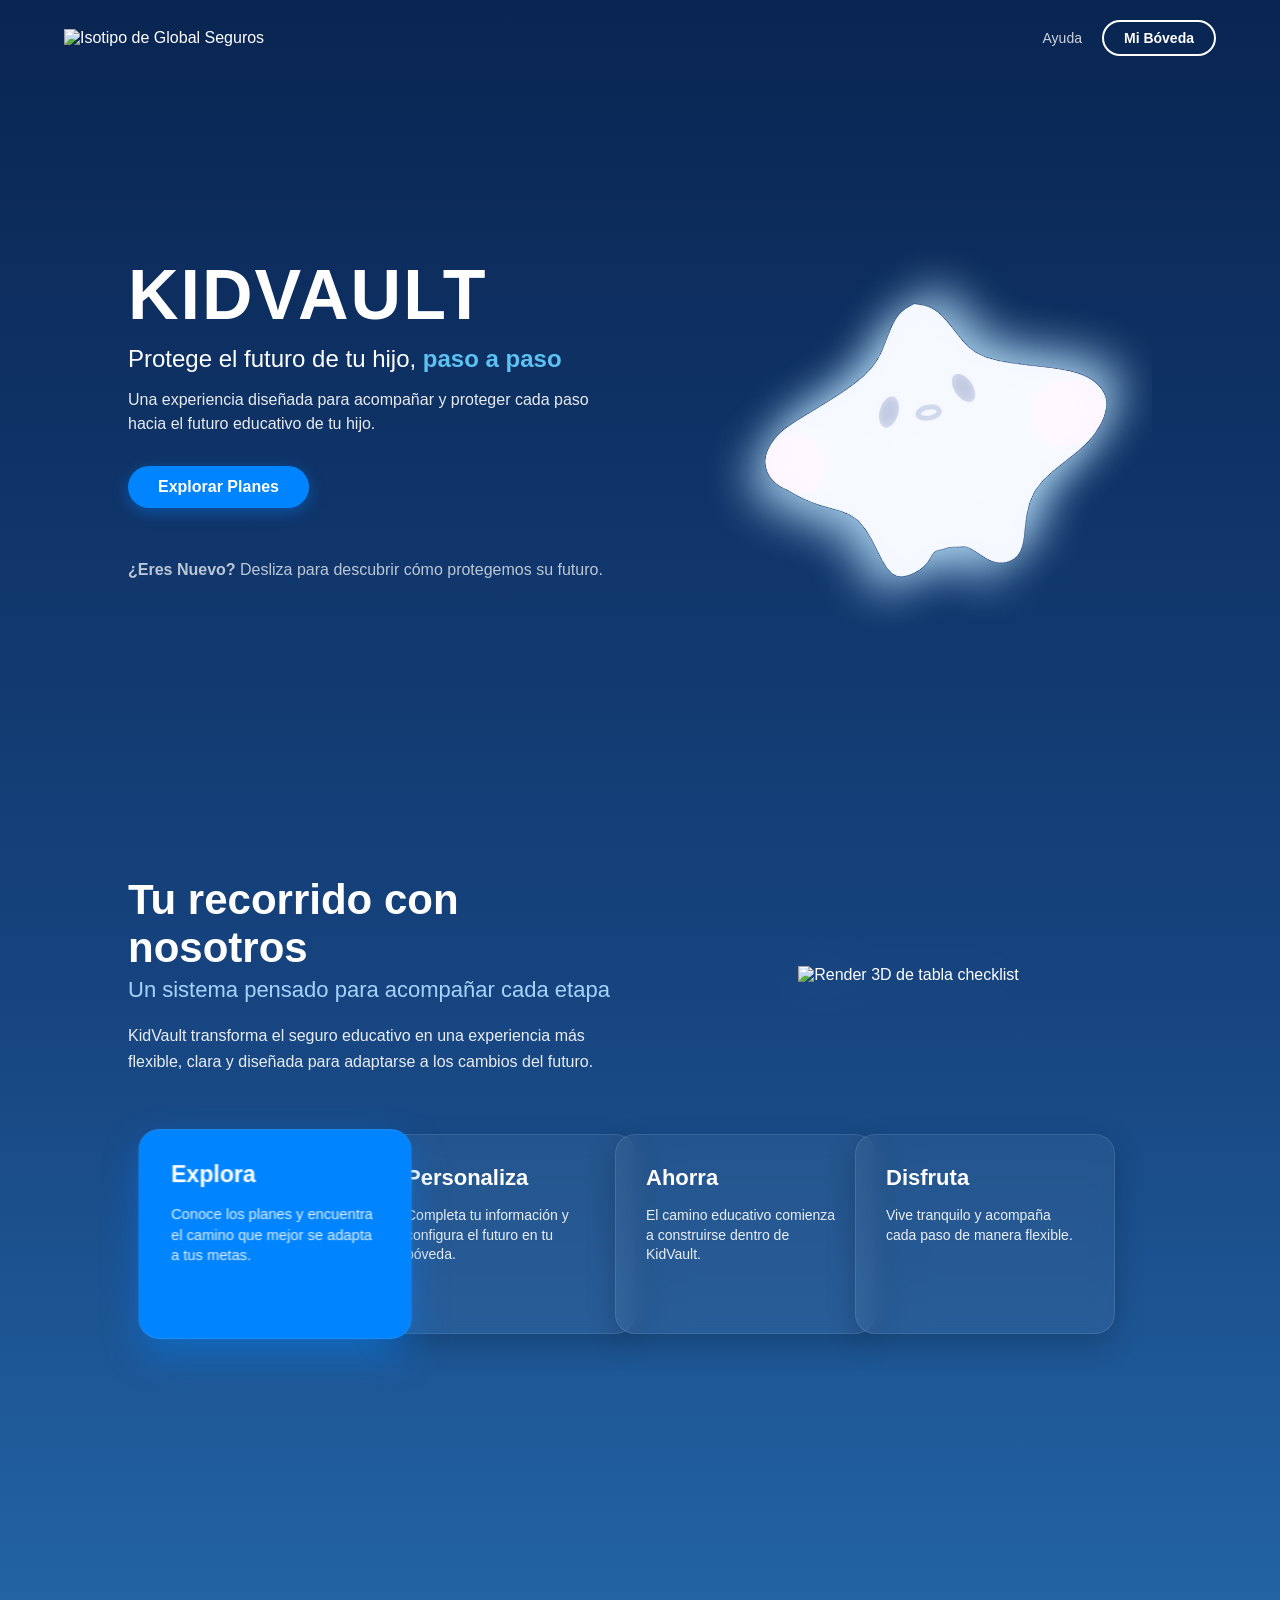
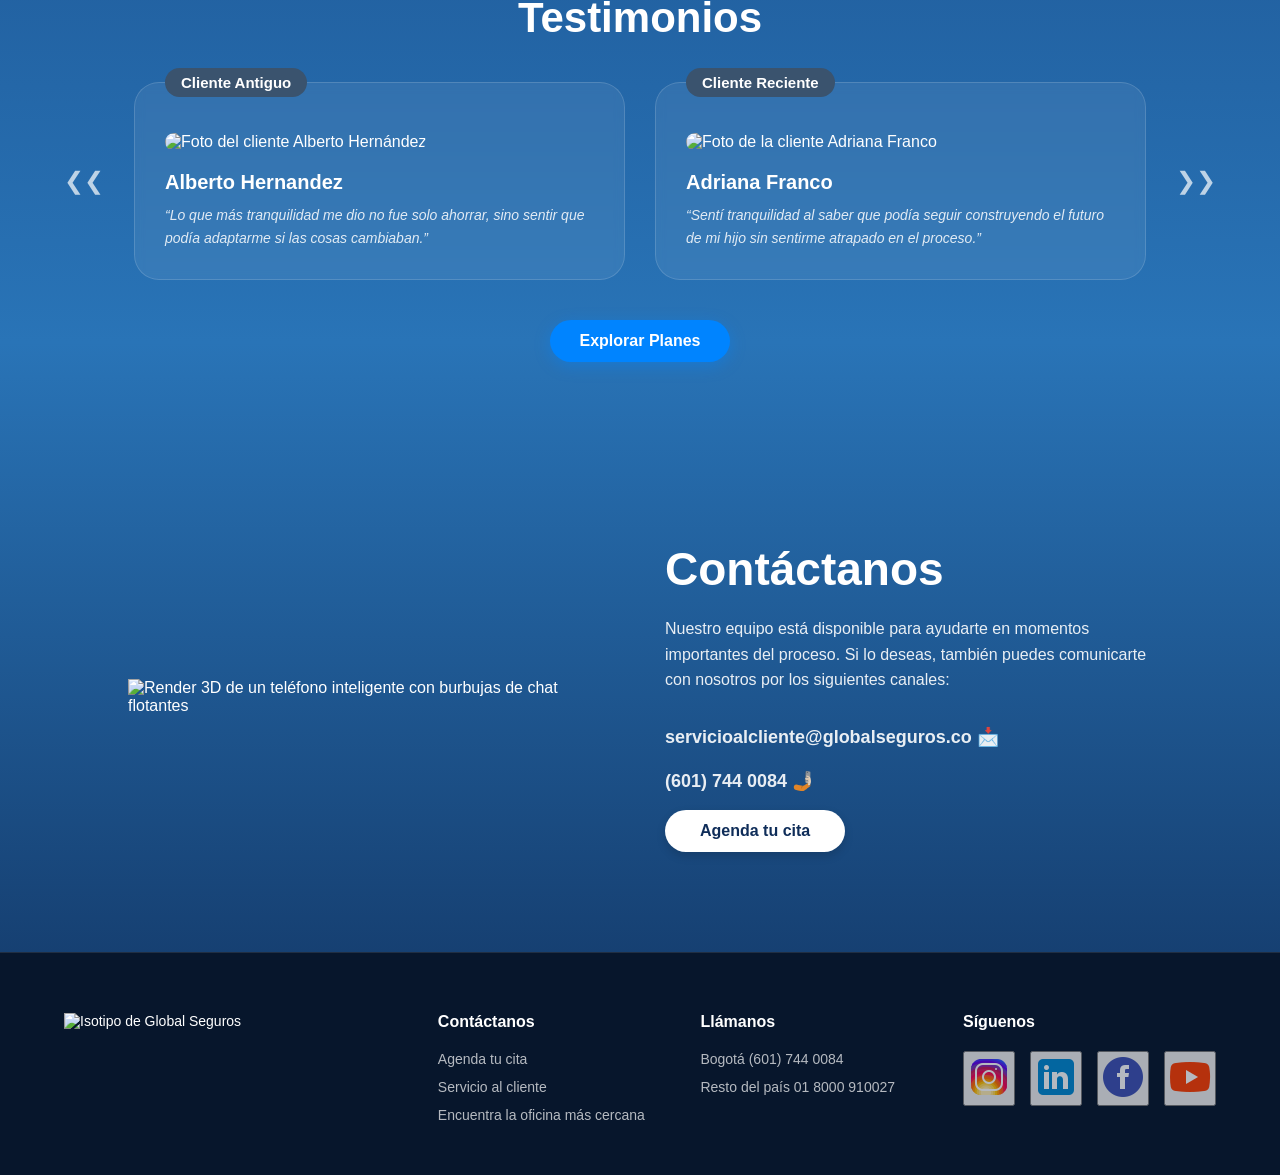
==== index.html @ 2f2592d8 "Modificaciones interfaz" ====
<!DOCTYPE html>
<html lang="es">
<head>
    <meta charset="UTF-8">
    <meta name="viewport" content="width=device-width, initial-scale=1.0">
    <meta name="description" content="KidVault de Global Seguros - Protege el futuro educativo de tu hijo paso a paso con un seguro flexible.">
    <title>KidVault - GlobalSeguros</title>

    <link rel="stylesheet" href="estilos/marca.css">
    <link rel="stylesheet" href="estilos/home.css">
</head>
<body>

    <header class="barra-navegacion">
        <div class="logo"> 
            <img src="multimedia/Logo-GS-sinfuturo-SINFONDO.png" alt="Isotipo de Global Seguros">
        </div>
        
        <nav class="botones-navegacion">
            <a href="Contacto_Forms/forms.html" class="enlace-texto">Ayuda</a>
            <a href="boveda.html" class="boton-primario-lineas">Mi Bóveda</a>
        </nav>
    </header>

    <section class="seccion-principal">
        <div class="contenido-principal">
            <h1>KIDVAULT</h1>
            <h2>Protege el futuro de tu hijo, <span>paso a paso</span></h2>
            <p>Una experiencia diseñada para acompañar y proteger cada paso hacia el futuro educativo de tu hijo.</p>
            <a href="planes/planes.html" class="boton-primario">Explorar Planes</a>
            
            <div class="desplazar-abajo">
                <p><strong>¿Eres Nuevo?</strong> Desliza para descubrir cómo protegemos su futuro.</p>
            </div>
        </div>
        
        <div class="imagen-principal">
            <img src="Multimedia/luma.png" alt="Personaje guardián estrella en 3D de KidVault animado" class="personaje-3d">
        </div>
    </section>

    <section class="seccion-recorrido">
    <div class="encabezado-recorrido">
        <div class="texto-recorrido">
            <h2>Tu recorrido con nosotros</h2>
            <h3>Un sistema pensado para acompañar cada etapa</h3>
            <p class="descripcion-seccion">
                KidVault transforma el seguro educativo en una experiencia más flexible, clara y diseñada para adaptarse a los cambios del futuro.
            </p>
        </div>
        
        <div class="imagen-tabla-3d">
            <img src="multimedia/tabla.home.png" alt="Render 3D de tabla checklist" class="tabla-render">
        </div>
    </div>

<div class="contenedor-pasos">
            <div class="tarjeta-paso activa">
                <h4>Explora</h4>
                <p>Conoce los planes y encuentra el camino que mejor se adapta a tus metas.</p>
            </div>
            <div class="tarjeta-paso">
                <h4>Personaliza</h4>
                <p>Completa tu información y configura el futuro en tu bóveda.</p>
            </div>
            <div class="tarjeta-paso">
                <h4>Ahorra</h4>
                <p>El camino educativo comienza a construirse dentro de KidVault.</p>
            </div>
            <div class="tarjeta-paso">
                <h4>Disfruta</h4>
                <p>Vive tranquilo y acompaña cada paso de manera flexible.</p>
            </div>
        </div>

    <div class="contenedor-pasos">
        </div>
</section>

    <section class="seccion-testimonios">
        <h2>Testimonios</h2>
        <div class="contenedor-carrusel">
            <button class="boton-flecha anterior" aria-label="Testimonio anterior">&#10094;&#10094;</button>
            
            <div class="rejilla-testimonios">
                <div class="tarjeta-testimonio">
                    <span class="etiqueta-cliente">Cliente Antiguo</span>
                    <img src="Multimedia/Alberto-Hernandez.jpg" alt="Foto del cliente Alberto Hernández" class="imagen-usuario">
                    <h4>Alberto Hernandez</h4>
                    <p>“Lo que más tranquilidad me dio no fue solo ahorrar, sino sentir que podía adaptarme si las cosas cambiaban.”</p>
                </div>
                
                <div class="tarjeta-testimonio">
                    <span class="etiqueta-cliente">Cliente Reciente</span>
                    <img src="Multimedia/Adriana-Franco.jpg" alt="Foto de la cliente Adriana Franco" class="imagen-usuario">
                    <h4>Adriana Franco</h4>
                    <p>“Sentí tranquilidad al saber que podía seguir construyendo el futuro de mi hijo sin sentirme atrapado en el proceso.”</p>
                </div>
            </div>

            <button class="boton-flecha siguiente" aria-label="Siguiente testimonio">&#10095;&#10095;</button>
        </div>
        
        <div class="boton-centrado">
            <a href="planes/planes.html" class="boton-primario">Explorar Planes</a>
        </div>
    </section>

    <section class="seccion-contacto">
        <div class="contenedor-contacto">
            
            <div class="maqueta-celular-3d">
                <img src="multimedia/celular.home.png" alt="Render 3D de un teléfono inteligente con burbujas de chat flotantes" class="celular-3d">
            </div>

            <div class="informacion-contacto">
                <h2 class="titulo-curvo">Contáctanos</h2>
                <p>Nuestro equipo está disponible para ayudarte en momentos importantes del proceso. Si lo deseas, también puedes comunicarte con nosotros por los siguientes canales:</p>
                
                <div class="canales-comunicacion">
                    <p><strong>servicioalcliente@globalseguros.co</strong> 📩</p>
                    <p><strong>(601) 744 0084</strong> 🤳🏻</p>
                </div>
                <a href="#" class="boton-blanco">Agenda tu cita</a>
            </div>
        </div>
    </section>

    <footer class="pie-pagina">
        <div class="contenido-pie">
            <div class="marca-pie">
                <div class="logo"> 
            <img src="multimedia/Logo-GS-sinfuturo-SINFONDO.png" alt="Isotipo de Global Seguros">
        </div>
            </div>
            
            <div class="enlaces-pie">
                <h4>Contáctanos</h4>
                <a href="Contacto_Forms/forms.html">Agenda tu cita</a>
                <a href="Contacto_Forms/forms.html">Servicio al cliente</a>
                <a href="https://maps.app.goo.gl/Q1YaDZ9GXNTmi3qb6">Encuentra la oficina más cercana</a>
            </div>
            
            <div class="enlaces-pie">
                <h4>Llámanos</h4>
                <p>Bogotá (601) 744 0084</p>
                <p>Resto del país 01 8000 910027</p>
            </div>
            
            <div class="enlaces-pie">
                <h4>Síguenos</h4>
                <div class="iconos-sociales">
                    <a href="https://www.instagram.com/globalseguroscol/?hl=es"> <button><img src="Multimedia/insta.png" alt="Instagram"></button></a>
                    <a href="https://co.linkedin.com/company/globalseguroscol"> <button><img src="Multimedia/linked.png" alt="LinkedIn"></button></a>
                    <a href="https://www.facebook.com/GlobalSegurosCol/?locale=es_LA"> <button><img src="Multimedia/face.png" alt="Facebook"></button></a>
                    <a href="https://www.youtube.com/@globalseguros4729"> <button><img src="Multimedia/yutu.png" alt="YouTube"></button></a>
                    
                </div>
            </div>
        </div>
    </footer>

    <script src="scripts/main.js"></script>
</body>
</html>
---- estilos/marca.css ----
* {
    margin: 0;
    padding: 0;
    box-sizing: border-box;
    font-family: 'Segoe UI', Tahoma, Geneva, Verdana, sans-serif;
}

body {
    background: linear-gradient(180deg, #092552 0%, #16437E 35%, #2974B7 70%, #0F2D59 100%);
    color: #ffffff;
    overflow-x: hidden;
}

a {
    text-decoration: none;
    color: inherit;
}

.boton-primario {
    background: #0084FF;
    color: #ffffff;
    padding: 12px 30px;
    border-radius: 25px;
    font-weight: bold;
    display: inline-block;
    box-shadow: 0 4px 15px rgba(0, 132, 255, 0.4);
    transition: transform 0.2s ease, box-shadow 0.2s ease;
}

.boton-primario:hover {
    transform: translateY(-2px);
    box-shadow: 0 6px 20px rgba(0, 132, 255, 0.6);
}

.boton-primario-lineas {
    border: 2px solid #ffffff;
    color: #ffffff;
    padding: 8px 20px;
    border-radius: 20px;
    font-size: 14px;
    font-weight: bold;
    transition: background 0.3s ease, color 0.3s ease;
}

.boton-primario-lineas:hover {
    background: #ffffff;
    color: #092552;
}

.boton-blanco {
    background: #ffffff;
    color: #0F2D59;
    padding: 12px 35px;
    border-radius: 25px;
    font-weight: bold;
    display: inline-block;
    box-shadow: 0 4px 10px rgba(0, 0, 0, 0.15);
    transition: transform 0.2s ease;
}

.boton-blanco:hover {
    transform: translateY(-2px);
}
---- estilos/home.css ----
@import url("marca.css");

.barra-navegacion {
    display: flex;
    justify-content: space-between;
    align-items: center;
    padding: 20px 5%;
}
.logo img {
    height: 50px;        
    width: 200px;
    object-fit: contain;
}

.botones-navegacion {
    display: flex;
    align-items: center;
    gap: 20px;
}

.enlace-texto {
    font-size: 14px;
    opacity: 0.8;
    transition: opacity 0.3s;
}

.enlace-texto:hover {
    opacity: 1;
}

.seccion-principal {
    display: flex;
    align-items: center;
    min-height: 80vh;
    padding: 0 10%;
    position: relative;
}

.contenido-principal {
    flex: 1;
    max-width: 600px;
}

.contenido-principal h1 {
    font-size: 70px;
    font-weight: 900;
    letter-spacing: 2px;
    line-height: 1;
}

.contenido-principal h2 {
    font-size: 24px;
    font-weight: 400;
    margin: 15px 0;
}

.contenido-principal h2 span { 
    color: #5CC2F2; 
    font-weight: bold;
}

.contenido-principal p {
    font-size: 16px;
    opacity: 0.9;
    margin-bottom: 30px;
    line-height: 1.5;
}

.desplazar-abajo {
    margin-top: 50px;
    font-size: 13px;
    opacity: 0.8;
}
.imagen-principal {
    flex: 1;
    display: flex;
    justify-content: center;
    align-items: center;
}

.personaje-3d {
    max-height: 600px;
    width: auto;
    object-fit: contain;
    animation: flotar 4s ease-in-out infinite;
}

@keyframes flotar {
    0%, 100% { transform: translateY(0); }
    50% { transform: translateY(-15px); }
}

.seccion-recorrido {
    padding: 80px 10%;
}

.encabezado-recorrido {
    display: flex;
    align-items: center;
    justify-content: space-between;
    gap: 50px;
    max-width: 1100px;
    margin: 0 auto 30px auto;
}

.texto-recorrido {
    flex: 1;
    text-align: left; 
}

.seccion-recorrido h2 { 
    font-size: 42px; 
    font-weight: 900;
    margin-bottom: 5px; 
}

.seccion-recorrido h3 { 
    font-size: 22px; 
    font-weight: 400; 
    color: #A4D4FF; 
    margin-bottom: 20px;
}

.descripcion-seccion { 
    max-width: 550px; 
    opacity: 0.9; 
    line-height: 1.6;
    font-size: 16px;
}
.imagen-tabla-3d {
    flex: 1;
    display: flex;
    justify-content: center;
    align-items: center;
}

.tabla-render {
    max-height: 280px; 
    width: auto;
    object-fit: contain;
    filter: drop-shadow(0 0 30px rgba(255,255,255,0.2));
}

.contenedor-pasos {
    display: flex;
    justify-content: center;
    align-items: center;
    max-width: 1100px;
    margin: 40px auto 0 auto;
    padding: 20px 0;
}

.tarjeta-paso {
    background: rgba(255, 255, 255, 0.05);
    border: 1px solid rgba(255, 255, 255, 0.1);
    backdrop-filter: blur(10px);
    padding: 30px;
    border-radius: 20px;
    width: 260px;
    min-height: 200px;
    text-align: left;
    margin-left: -20px;
    box-shadow: 0 10px 30px rgba(0,0,0,0.2);
    cursor: pointer; 
    position: relative;
    z-index: 1;
    transition: background 0.4s ease, transform 0.3s ease, box-shadow 0.3s ease;
}

.tarjeta-paso.activa {
    background: #0084FF;
    transform: scale(1.05);
    z-index: 5; 
    margin-left: -20px; 
    margin-right: -10px;
    box-shadow: 0 15px 35px rgba(0, 132, 255, 0.4);
}

.tarjeta-paso h4 { font-size: 22px; margin-bottom: 15px; }
.tarjeta-paso p { font-size: 14px; opacity: 0.9; line-height: 1.4; }

.seccion-testimonios {
    padding: 80px 5%;
}

.seccion-testimonios h2 {
    text-align: center;
    font-size: 42px;
    margin-bottom: 40px;
}

.contenedor-carrusel {
    display: flex;
    justify-content: center;
    align-items: center;
    gap: 30px;
    max-width: 1200px;
    margin: 0 auto;
}

.boton-flecha {
    background: none;
    border: none;
    color: white;
    font-size: 24px;
    cursor: pointer;
    opacity: 0.7;
}

.rejilla-testimonios {
    display: grid;
    grid-template-columns: 1fr 1fr;
    gap: 30px;
    width: 100%;
}

.tarjeta-testimonio {
    background: rgba(255, 255, 255, 0.07);
    border: 1px solid rgba(255, 255, 255, 0.15);
    border-radius: 25px;
    padding: 50px 30px 30px 30px;
    position: relative;
    backdrop-filter: blur(5px);
}

.etiqueta-cliente {
    position: absolute;
    top: -15px;
    left: 30px;
    background: #3a536e;
    padding: 6px 16px;
    border-radius: 15px;
    font-size:15px;
    font-weight: bold;
}

.imagen-usuario {
    width: 100%;
    height: 250px;
    border-radius: 15px;
    margin-bottom: 20px;
    object-fit: cover;
}

.tarjeta-testimonio h4 { font-size: 20px; margin-bottom: 10px; }
.tarjeta-testimonio p { font-size: 14px; opacity: 0.85; line-height: 1.6; font-style: italic; }
.boton-centrado { text-align: center; margin-top: 40px; }

.seccion-contacto {
    padding: 100px 10%;
}

.contenedor-contacto {
    display: flex;
    align-items: center;
    gap: 50px;
    max-width: 1100px;
    margin: 0 auto;
}

.maqueta-celular-3d {
    flex: 1;
    display: flex;
    justify-content: center;
}

.celular-3d {
    max-height: 380px;
    width: auto;
    object-fit: contain;
}

.informacion-contacto {
    flex: 1;
}

.titulo-curvo {
    font-size: 46px;
    margin-bottom: 20px;
}

.informacion-contacto p {
    font-size: 16px;
    line-height: 1.6;
    margin-bottom: 30px;
    opacity: 0.9;
}

.canales-comunicacion p {
    font-size: 18px;
    margin-bottom: 15px;
}

.pie-pagina {
    background: #07162c;
    padding: 60px 5% 40px 5%;
    font-size: 14px;
    border-top: 1px solid rgba(255,255,255,0.1);
}

.contenido-pie {
    display: grid;
    grid-template-columns: 1.5fr repeat(3, 1fr);
    gap: 40px;
    max-width: 1200px;
    margin: 0 auto;
}

.enlaces-pie h4 {
    margin-bottom: 20px;
    color: white;
    font-size: 16px;
}

.enlaces-pie a, .enlaces-pie p {
    display: block;
    margin-bottom: 12px;
    opacity: 0.7;
}

.enlaces-pie a:hover { opacity: 1; }

.iconos-sociales {
    display: flex;
    gap: 15px;
    font-size: 18px;
}

@media (max-width: 968px) {
    .seccion-principal { flex-direction: column; text-align: center; padding-top: 40px; }
    .contenido-principal h1 { font-size: 50px; }
    .contenedor-pasos { flex-direction: column; gap: 20px; }
    .tarjeta-paso { margin-left: 0; width: 100%; max-width: 400px; }
    .tarjeta-paso.activa { margin-right: 0; }
    .rejilla-testimonios { grid-template-columns: 1fr; }
    .contenedor-contacto { flex-direction: column; text-align: center; }
    .contenido-pie { grid-template-columns: 1fr; gap: 30px; }
}



/* ==========================================================================
   ESTILOS PARA LA PÁGINA INDEPENDIENTE DE CARGA (PROCESANDO.HTML)
   ========================================================================== */
:root {
    --azul-oscuro-fondo: #0a2540; /* Color principal de tu marca */
    --celeste-kidvault: #5cc2f2;
}

/* Forzamos que el body de esta página ocupe todo el espacio y tenga tu fondo */
.body-pantalla-carga {
    margin: 0;
    padding: 0;
    background-color: var(--azul-oscuro-fondo);
    min-height: 100vh;
    font-family: Arial, sans-serif; /* O la tipografía que cargues de Google Fonts */
    overflow-x: hidden;
}

.pantalla-carga-pagina {
    width: 100vw;
    height: 100vh;
    display: flex;
    justify-content: center;
    align-items: center;
    position: relative;
    padding: 20px;
    box-sizing: border-box;
}

/* Contenedor central con efecto vidrio esmerilado (Glassmorphism) */
.contenedor-carga-cristal {
    background: rgba(255, 255, 255, 0.06);
    border: 1px solid rgba(255, 255, 255, 0.15);
    border-radius: 40px;
    width: 100%;
    max-width: 720px;
    padding: 40px;
    box-shadow: 0 20px 50px rgba(0, 0, 0, 0.3);
    backdrop-filter: blur(25px);
    -webkit-backdrop-filter: blur(25px);
    position: relative;
    color: #ffffff;
    text-align: center;
    z-index: 5;
}

/* Encabezado interno de la tarjeta */
.encabezado-carga {
    display: flex;
    justify-content: space-between;
    align-items: center;
    margin-bottom: 30px;
}

.logo-carga img {
    height: 35px; /* Ajusta según el tamaño de tu logo */
    width: auto;
}

.icono-regresar-carga {
    color: rgba(255, 255, 255, 0.6);
    font-weight: bold;
    font-size: 18px;
}

/* Contenido Principal */
.contenido-carga h2 {
    font-size: 36px;
    font-weight: 800;
    margin-top: 0;
    margin-bottom: 25px;
    letter-spacing: -0.5px;
}

.contenedor-render-libros {
    position: relative;
    display: inline-block;
    margin-bottom: 25px;
}

.render-libros {
    max-height: 160px;
    width: auto;
    object-fit: contain;
    animation: flotarSuave 3s ease-in-out infinite; /* Movimiento fluido 3D */
}

/* Barra de progreso de 5 segundos */
.barra-progreso-contenedor {
    width: 140px;
    height: 4px;
    background: rgba(255, 255, 255, 0.1);
    border-radius: 2px;
    margin: 15px auto 0 auto;
    overflow: hidden;
}

.progreso-linea {
    width: 0%;
    height: 100%;
    background: var(--celeste-kidvault);
    border-radius: 2px;
    animation: cargarProgresoPagina 5s linear forwards; /* Se ejecuta inmediatamente al cargar */
}

.texto-informativo-carga {
    font-size: 15px;
    line-height: 1.6;
    max-width: 420px;
    margin: 0 auto;
    opacity: 0.85;
}

/* Pie de página de la tarjeta */
.pie-carga {
    margin-top: 35px;
    border-top: 1px solid rgba(255, 255, 255, 0.1);
    padding-top: 20px;
    font-size: 12px;
    opacity: 0.7;
}

.canales-contacto a {
    color: #ffffff;
    text-decoration: none;
    font-weight: 600;
}

/* Ilustración del personaje adaptada a la esquina inferior izquierda */
.personaje-flotante-carga {
    position: absolute;
    bottom: 0;
    left: 4%;
    max-height: 220px;
    width: auto;
    z-index: 10;
    pointer-events: none;
}

/* --- ANIMACIONES NATIVAS (CSS3) --- */
@keyframes flotarSuave {
    0%, 100% { transform: translateY(0); }
    50% { transform: translateY(-8px); }
}

@keyframes cargarProgresoPagina {
    to { width: 100%; }
}

/* Responsive Obligatorio de la Rúbrica (< 480px) */
@media (max-width: 480px) {
    .contenedor-carga-cristal {
        padding: 25px;
        border-radius: 25px;
    }
    .contenido-carga h2 {
        font-size: 26px;
    }
    .personaje-flotante-carga {
        display: none; /* Se oculta para no pisar el contenido en pantallas muy pequeñas */
    }
}




/* ==========================================================================
   ESTILOS COMPONENTES DASHBOARD / PLATAFORMA DE USUARIO (DASHBOARD.HTML)
   ========================================================================== */

.body-dashboard {
    margin: 0 !important;
    padding: 0 !important;
    background-color: #f4f7f6 !important;
    font-family: Arial, sans-serif;
    min-height: 100vh;
    width: 100vw;
    color: #333333;
    display: block;
}

.contenedor-plataforma {
    display: flex;
    min-height: 100vh;
    width: 100vw;
    background-color: #f4f7f6;
}

/* --- BARRA LATERAL (ASIDE DE ADORNO) --- */
.barra-lateral {
    width: 280px;
    min-width: 280px;
    background: linear-gradient(180deg, #133273 0%, #0d2046 100%);
    padding: 30px 20px;
    display: flex;
    flex-direction: column;
    box-sizing: border-box;
    color: #ffffff;
}

.logo-plataforma {
    margin-bottom: 25px;
    text-align: center;
}

.logo-plataforma img {
    max-width: 160px;
    height: auto;
}

.tarjeta-usuario-cristal {
    background: rgba(255, 255, 255, 0.08);
    border: 1px solid rgba(255, 255, 255, 0.15);
    border-radius: 20px;
    padding: 20px 15px;
    text-align: center;
    margin-bottom: 30px;
    backdrop-filter: blur(10px);
    -webkit-backdrop-filter: blur(10px);
}

.contenedor-avatar {
    position: relative;
    width: 80px;
    height: 80px;
    margin: 0 auto 12px auto;
}

.avatar-foto {
    width: 100%;
    height: 100%;
    border-radius: 50%;
    background-color: #ffffff;
    object-fit: cover;
    border: 2px solid rgba(255, 255, 255, 0.5);
}

.decorativo-editar-perfil {
    position: absolute;
    top: 0;
    right: -5px;
    background: #ffffff;
    border-radius: 50%;
    width: 24px;
    height: 24px;
    font-size: 11px;
    display: flex;
    align-items: center;
    justify-content: center;
    box-shadow: 0 2px 5px rgba(0,0,0,0.2);
    user-select: none;
}

.nombre-usuario {
    font-size: 18px;
    font-weight: bold;
    margin: 0 0 4px 0;
    color: #ffffff;
}

.correo-usuario {
    font-size: 11px;
    opacity: 0.7;
    margin: 0;
    word-break: break-all;
    color: #ffffff;
}

.titulo-categoria-menu {
    font-size: 14px;
    font-weight: bold;
    text-transform: uppercase;
    letter-spacing: 0.5px;
    margin-bottom: 15px;
    color: rgba(255, 255, 255, 0.9);
    padding-left: 15px;
}

/* Items del menú estáticos (Sin cursor pointer) */
.item-menu-estatico {
    display: flex;
    align-items: center;
    gap: 12px;
    color: rgba(255, 255, 255, 0.6);
    padding: 12px 15px;
    border-radius: 12px;
    font-size: 14px;
    font-weight: 500;
    margin-bottom: 5px;
    user-select: none;
}

.item-menu-estatico.activo {
    background: rgba(255, 255, 255, 0.12);
    color: #ffffff;
    font-weight: bold;
}

.contenedor-salir {
    margin-top: auto;
    padding-top: 20px;
}

/* Botón Salir Real */
.boton-salir-real {
    display: block;
    width: 100%;
    background: rgba(255, 255, 255, 0.1);
    color: #ffffff;
    text-align: center;
    text-decoration: none;
    padding: 12px;
    border-radius: 25px;
    font-size: 14px;
    font-weight: bold;
    transition: background 0.3s ease;
    border: 1px solid rgba(255, 255, 255, 0.2);
    cursor: pointer;
}

.boton-salir-real:hover {
    background: #e63946;
    border-color: #e63946;
}

/* --- ZONA DE TRABAJO DERECHA (MAIN) --- */
.contenido-plataforma {
    flex: 1;
    padding: 40px;
    display: flex;
    flex-direction: column;
    box-sizing: border-box;
    background-color: #f4f7f6;
}

.barra-superior-plataforma {
    display: flex;
    justify-content: space-between;
    align-items: center;
    margin-bottom: 30px;
}

.barra-superior-plataforma h1 {
    font-size: 28px;
    font-weight: 800;
    margin: 0;
    color: #1a1a1a;
}

.acciones-plataforma-estaticas {
    display: flex;
    gap: 15px;
}

.icono-top-decorativo {
    background: #e2e8f0;
    width: 40px;
    height: 40px;
    border-radius: 50%;
    font-size: 16px;
    display: flex;
    align-items: center;
    justify-content: center;
    user-select: none;
}

/* GRID PRINCIPAL */
.grilla-dashboard {
    display: grid;
    grid-template-columns: repeat(2, 1fr);
    gap: 25px;
}

/* Tarjeta 1: Progreso */
.tarjeta-banner-azul {
    grid-column: 1 / -1;
    background: linear-gradient(90deg, #1d63ed 0%, #1742c4 100%);
    border-radius: 30px;
    padding: 35px;
    color: #ffffff;
    display: flex;
    align-items: center;
    gap: 40px;
}

.marca img {
    height: 110px;
    width: auto;
    object-fit: contain;
}

.info-banner-azul h3 {
    font-size: 28px;
    font-weight: 800;
    margin: 0 0 15px 0;
}

.contenedor-barra-progreso-global {
    display: flex;
    align-items: center;
    gap: 12px;
}

.porcentaje-label {
    font-size: 12px;
    font-weight: bold;
    opacity: 0.9;
}

.barra-progreso-fondo {
    flex: 1;
    height: 12px;
    background: rgba(0, 0, 0, 0.3);
    border-radius: 10px;
    padding: 2px;
}

.barra-progreso-relleno {
    height: 100%;
    background: #5cc2f2;
    border-radius: 10px;
}

/* Tarjeta 2: Próximo Aporte (Coral) */
.tarjeta-aporte-coral {
    background-color: #d9546a;
    border-radius: 30px;
    padding: 30px;
    color: #ffffff;
}

.tarjeta-aporte-coral h4, .tarjeta-opciones-arena h4 {
    font-size: 22px;
    font-weight: 800;
    margin: 0 0 15px 0;
}

.contenido-aporte {
    display: flex;
    gap: 20px;
    align-items: center;
}

.billetera-3d-contenedor img {
    height: 90px;
    width: auto;
    object-fit: contain;
}

.bloque-fecha-vencimiento {
    background: rgba(255, 255, 255, 0.2);
    padding: 8px 12px;
    border-radius: 10px;
    font-weight: bold;
    font-size: 14px;
    margin-bottom: 15px;
    display: inline-block;
}

.acciones-pago-reales {
    display: flex;
    align-items: center;
    gap: 12px;
}

/* Único Botón con Click Real e interacción */
.boton-pago-real {
    background: #ffffff;
    color: #d9546a;
    text-decoration: none;
    padding: 10px 22px;
    border-radius: 20px;
    font-weight: bold;
    font-size: 13px;
    display: inline-block;
    cursor: pointer;
    transition: transform 0.2s ease;
}

.boton-pago-real:hover {
    transform: scale(1.04);
}

/* Adorno estático de Pausar */
.boton-pago-decorativo {
    background: transparent;
    color: rgba(255, 255, 255, 0.8);
    border: 1px solid rgba(255, 255, 255, 0.4);
    padding: 10px 22px;
    border-radius: 20px;
    font-weight: bold;
    font-size: 13px;
    display: inline-block;
    user-select: none;
}

/* Tarjeta 3: Opciones Futuras (Arena) */
.tarjeta-opciones-arena {
    background-color: #cbd0c0;
    border-radius: 30px;
    padding: 30px;
    color: #2b2b2b;
}

.descripcion-opciones {
    font-size: 14px;
    margin: 0 0 15px 0;
    opacity: 0.9;
}

.contenedor-enlaces-futuros {
    display: flex;
    justify-content: space-between;
    align-items: flex-end;
}

.bloque-botones-decorativos {
    display: flex;
    flex-direction: column;
    gap: 10px;
}

/* Modificado a bloques de adorno de texto */
.tag-futuro-decorativo {
    background-color: #ffffff;
    color: #2b2b2b;
    padding: 12px 18px;
    border-radius: 20px;
    font-size: 13px;
    font-weight: bold;
    display: inline-block;
    box-shadow: 0 2px 5px rgba(0,0,0,0.04);
    user-select: none;
}

.render-libros-esquina img {
    height: 100px;
    width: auto;
    object-fit: contain;
}

/* Footer institucional integrado */
.pie-plataforma-contacto {
    margin-top: auto;
    border-top: 1px solid #e2e8f0;
    padding-top: 20px;
    font-size: 12px;
    color: #718096;
}

.canales-texto-global {
    color: #2d3748;
}

/* RESPONSIVE MEDIA QUERIES */
@media (max-width: 768px) {
    .contenedor-plataforma { flex-direction: column; }
    .barra-lateral { width: 100%; min-width: 100%; }
    .grilla-dashboard { grid-template-columns: 1fr; }
    .tarjeta-banner-azul { flex-direction: column; text-align: center; }
}
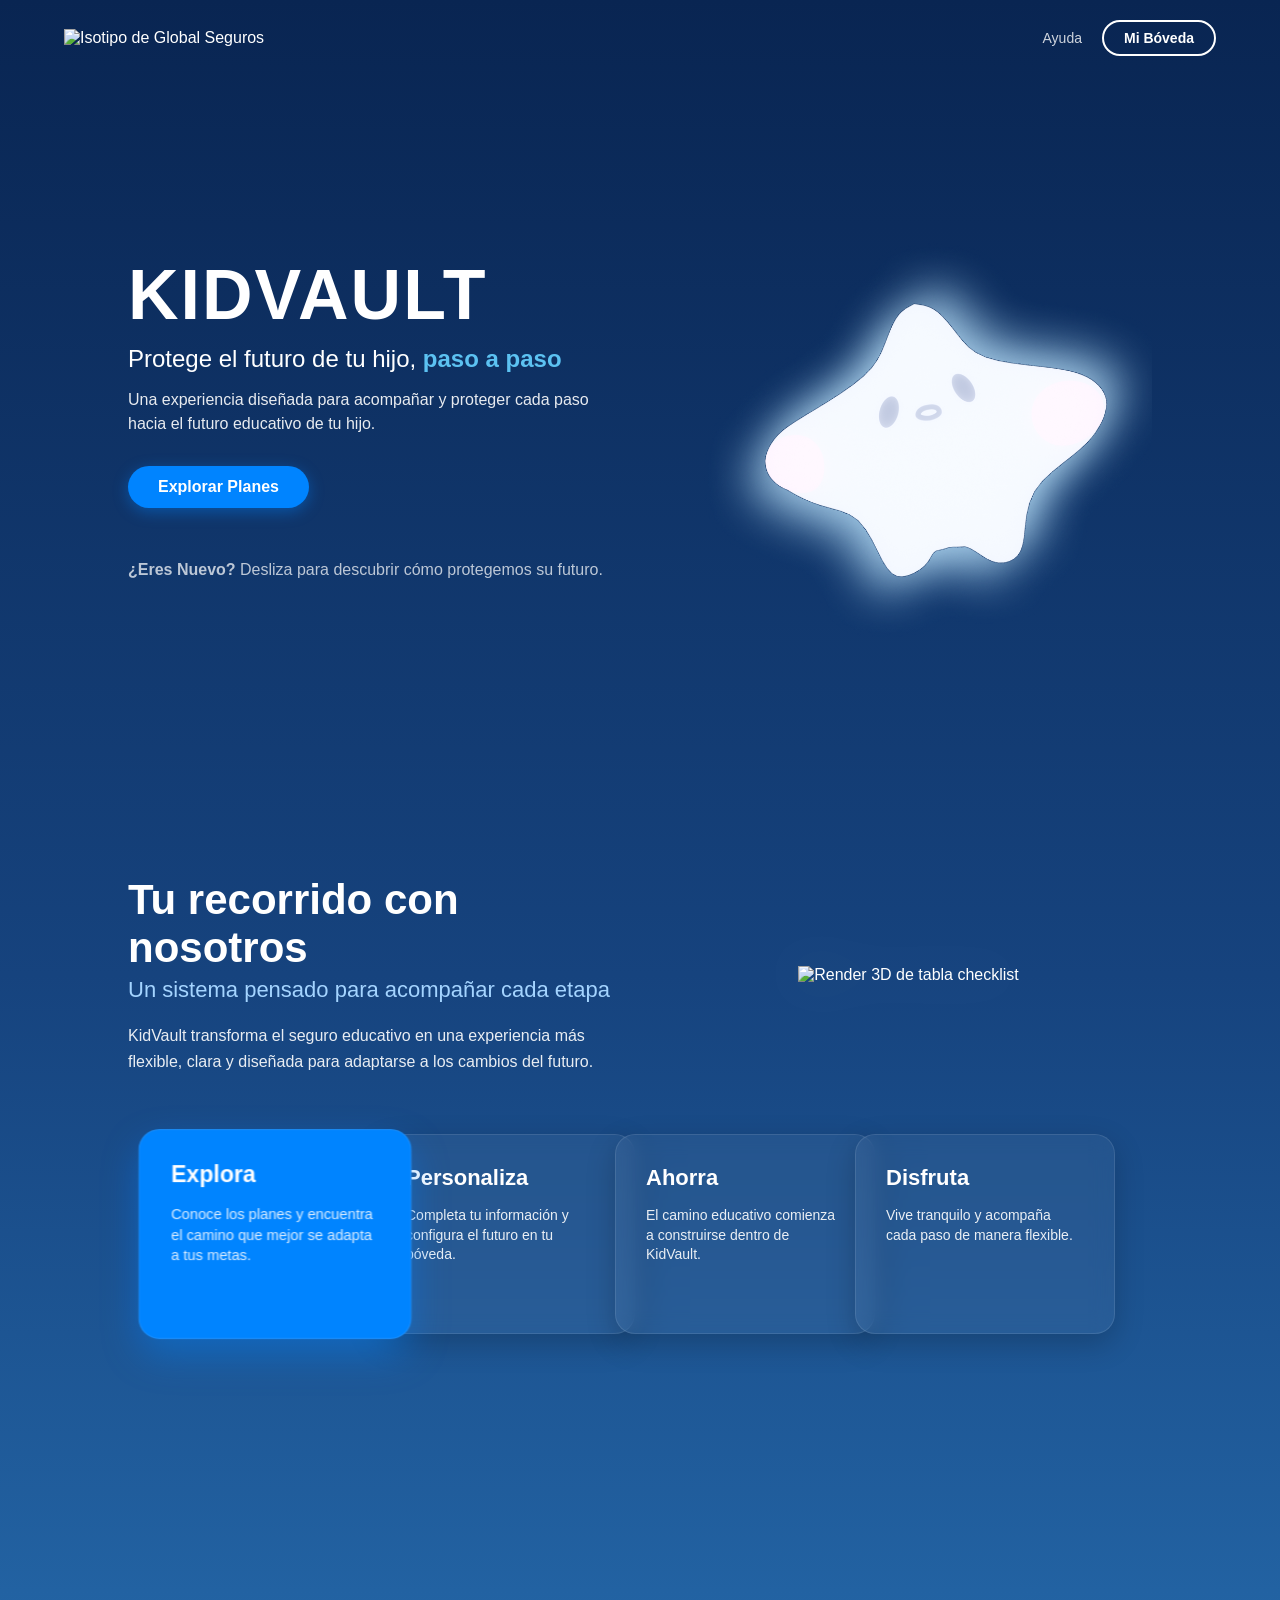
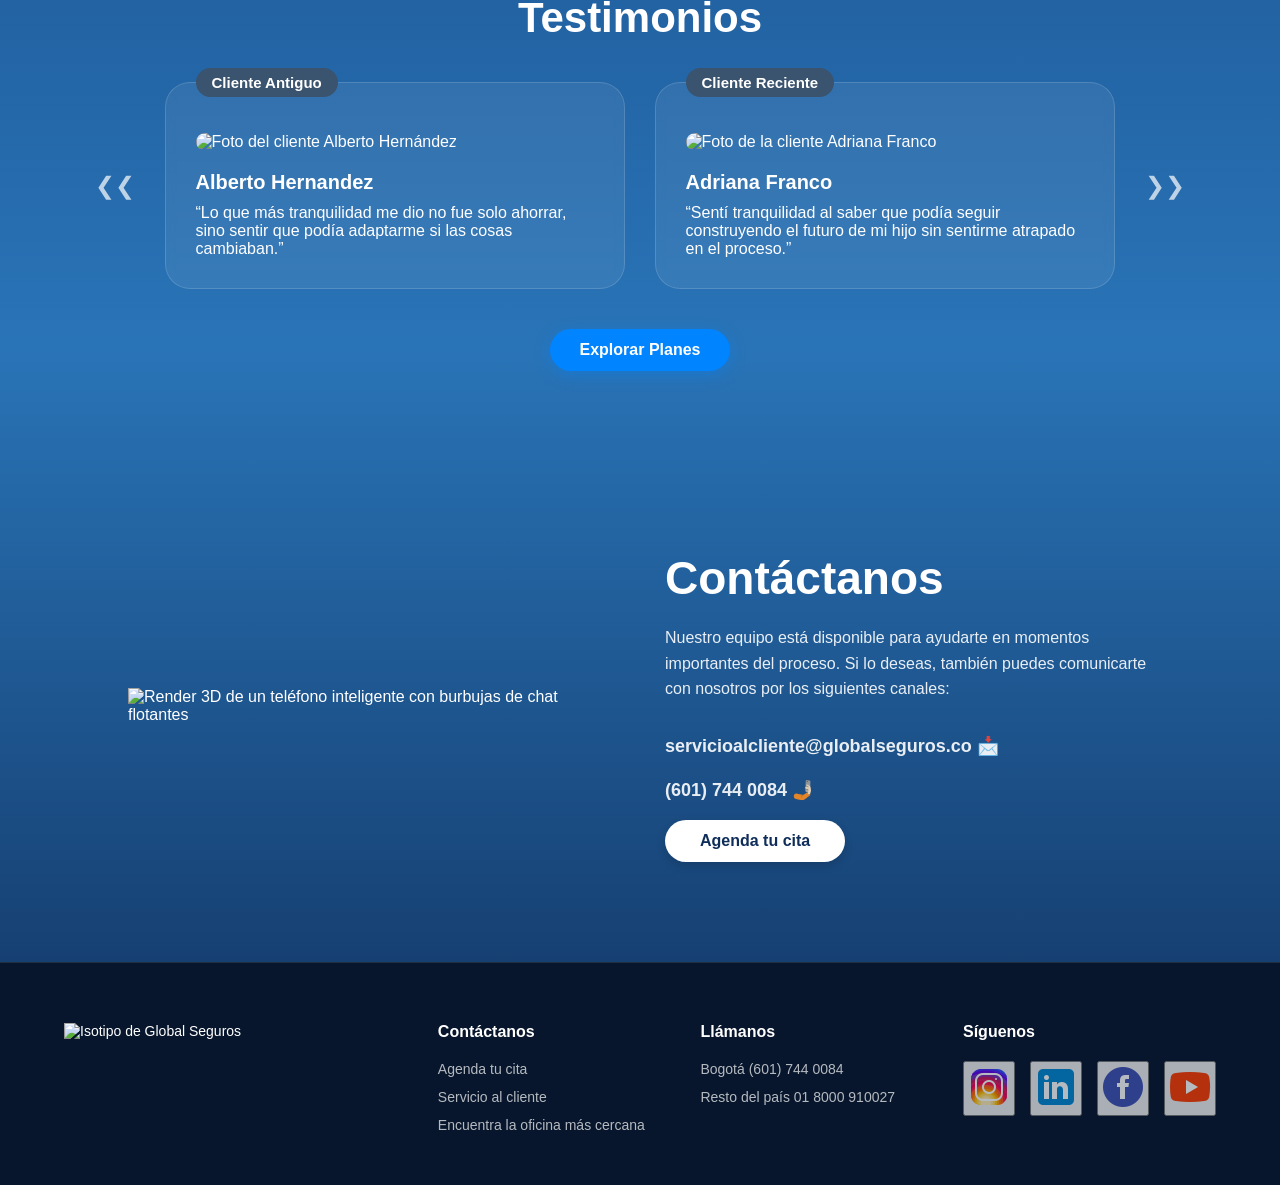
==== commit 70b8dcfd: "Imagenes nuevas y arreglos de css" ====
--- a/index.html
+++ b/index.html
@@ -18,7 +18,7 @@
         
         <nav class="botones-navegacion">
             <a href="Contacto_Forms/forms.html" class="enlace-texto">Ayuda</a>
-            <a href="boveda.html" class="boton-primario-lineas">Mi Bóveda</a>
+            <a href="Carro.carga/carga_carro.html" class="boton-primario-lineas">Mi Bóveda</a>
         </nav>
     </header>
 
@@ -79,23 +79,38 @@
 
     <section class="seccion-testimonios">
         <h2>Testimonios</h2>
+        
         <div class="contenedor-carrusel">
             <button class="boton-flecha anterior" aria-label="Testimonio anterior">&#10094;&#10094;</button>
             
             <div class="rejilla-testimonios">
-                <div class="tarjeta-testimonio">
+                
+                <article class="tarjeta-testimonio">
                     <span class="etiqueta-cliente">Cliente Antiguo</span>
-                    <img src="Multimedia/Alberto-Hernandez.jpg" alt="Foto del cliente Alberto Hernández" class="imagen-usuario">
-                    <h4>Alberto Hernandez</h4>
-                    <p>“Lo que más tranquilidad me dio no fue solo ahorrar, sino sentir que podía adaptarme si las cosas cambiaban.”</p>
-                </div>
+                    <div class="contenedor-foto-usuario">
+                        <img src="Multimedia/Alberto-Hernandez.jpg" alt="Foto del cliente Alberto Hernández" class="imagen-usuario">
+                    </div>
+                    <div class="bloque-contenido-testimonio">
+                        <h4>Alberto Hernandez</h4>
+                        <blockquote>
+                            “Lo que más tranquilidad me dio no fue solo ahorrar, sino sentir que podía adaptarme si las cosas cambiaban.”
+                        </blockquote>
+                    </div>
+                </article>
                 
-                <div class="tarjeta-testimonio">
+                <article class="tarjeta-testimonio">
                     <span class="etiqueta-cliente">Cliente Reciente</span>
-                    <img src="Multimedia/Adriana-Franco.jpg" alt="Foto de la cliente Adriana Franco" class="imagen-usuario">
-                    <h4>Adriana Franco</h4>
-                    <p>“Sentí tranquilidad al saber que podía seguir construyendo el futuro de mi hijo sin sentirme atrapado en el proceso.”</p>
-                </div>
+                    <div class="contenedor-foto-usuario">
+                        <img src="Multimedia/Adriana-Franco.jpg" alt="Foto de la cliente Adriana Franco" class="imagen-usuario">
+                    </div>
+                    <div class="bloque-contenido-testimonio">
+                        <h4>Adriana Franco</h4>
+                        <blockquote>
+                            “Sentí tranquilidad al saber que podía seguir construyendo el futuro de mi hijo sin sentirme atrapado en el proceso.”
+                        </blockquote>
+                    </div>
+                </article>
+
             </div>
 
             <button class="boton-flecha siguiente" aria-label="Siguiente testimonio">&#10095;&#10095;</button>
@@ -121,7 +136,7 @@
                     <p><strong>servicioalcliente@globalseguros.co</strong> 📩</p>
                     <p><strong>(601) 744 0084</strong> 🤳🏻</p>
                 </div>
-                <a href="#" class="boton-blanco">Agenda tu cita</a>
+                <a href="Contacto_Forms/forms.html" class="boton-blanco">Agenda tu cita</a>
             </div>
         </div>
     </section>
@@ -159,7 +174,5 @@
             </div>
         </div>
     </footer>
-
-    <script src="scripts/main.js"></script>
 </body>
 </html>
--- a/estilos/home.css
+++ b/estilos/home.css
@@ -207,13 +207,14 @@
     opacity: 0.7;
 }
 
+/* CORRECCIÓN: Usamos flex en lugar de grid para que no se estiren al 100% */
 .rejilla-testimonios {
-    display: grid;
-    grid-template-columns: 1fr 1fr;
+    display: flex;
+    justify-content: center;
     gap: 30px;
-    width: 100%;
-}
-
+}
+
+/* CORRECCIÓN: Le ponemos un ancho máximo fijo para que queden idénticas a tu diseño */
 .tarjeta-testimonio {
     background: rgba(255, 255, 255, 0.07);
     border: 1px solid rgba(255, 255, 255, 0.15);
@@ -221,6 +222,9 @@
     padding: 50px 30px 30px 30px;
     position: relative;
     backdrop-filter: blur(5px);
+    width: 460px; /* Evita que se vuelvan tubos estirados */
+    box-sizing: border-box;
+    text-align: left; /* Alinea los textos a la izquierda dentro de la tarjeta */
 }
 
 .etiqueta-cliente {
@@ -230,22 +234,37 @@
     background: #3a536e;
     padding: 6px 16px;
     border-radius: 15px;
-    font-size:15px;
-    font-weight: bold;
-}
-
+    font-size: 15px;
+    font-weight: bold;
+}
+
+/* CORRECCIÓN: Bajamos un poco la altura para darle prioridad visual al texto */
 .imagen-usuario {
     width: 100%;
-    height: 250px;
+    height: 180px; 
     border-radius: 15px;
     margin-bottom: 20px;
     object-fit: cover;
 }
 
-.tarjeta-testimonio h4 { font-size: 20px; margin-bottom: 10px; }
-.tarjeta-testimonio p { font-size: 14px; opacity: 0.85; line-height: 1.6; font-style: italic; }
-.boton-centrado { text-align: center; margin-top: 40px; }
-
+.tarjeta-testimonio h4 { 
+    font-size: 20px; 
+    margin-bottom: 10px; 
+}
+
+.tarjeta-testimonio p { 
+    font-size: 14px; 
+    opacity: 0.85; 
+    line-height: 1.6; 
+    font-style: italic; 
+}
+
+.boton-centrado { 
+    text-align: center; 
+    margin-top: 40px; 
+}
+
+/* Tus estilos de la sección de contacto permanecen intactos abajo */
 .seccion-contacto {
     padding: 100px 10%;
 }
@@ -725,7 +744,7 @@
 }
 
 .marca img {
-    height: 110px;
+    height: 300px;
     width: auto;
     object-fit: contain;
 }
@@ -783,7 +802,7 @@
 }
 
 .billetera-3d-contenedor img {
-    height: 90px;
+    height: 250px;
     width: auto;
     object-fit: contain;
 }
@@ -875,7 +894,7 @@
 }
 
 .render-libros-esquina img {
-    height: 100px;
+    height: 250px;
     width: auto;
     object-fit: contain;
 }
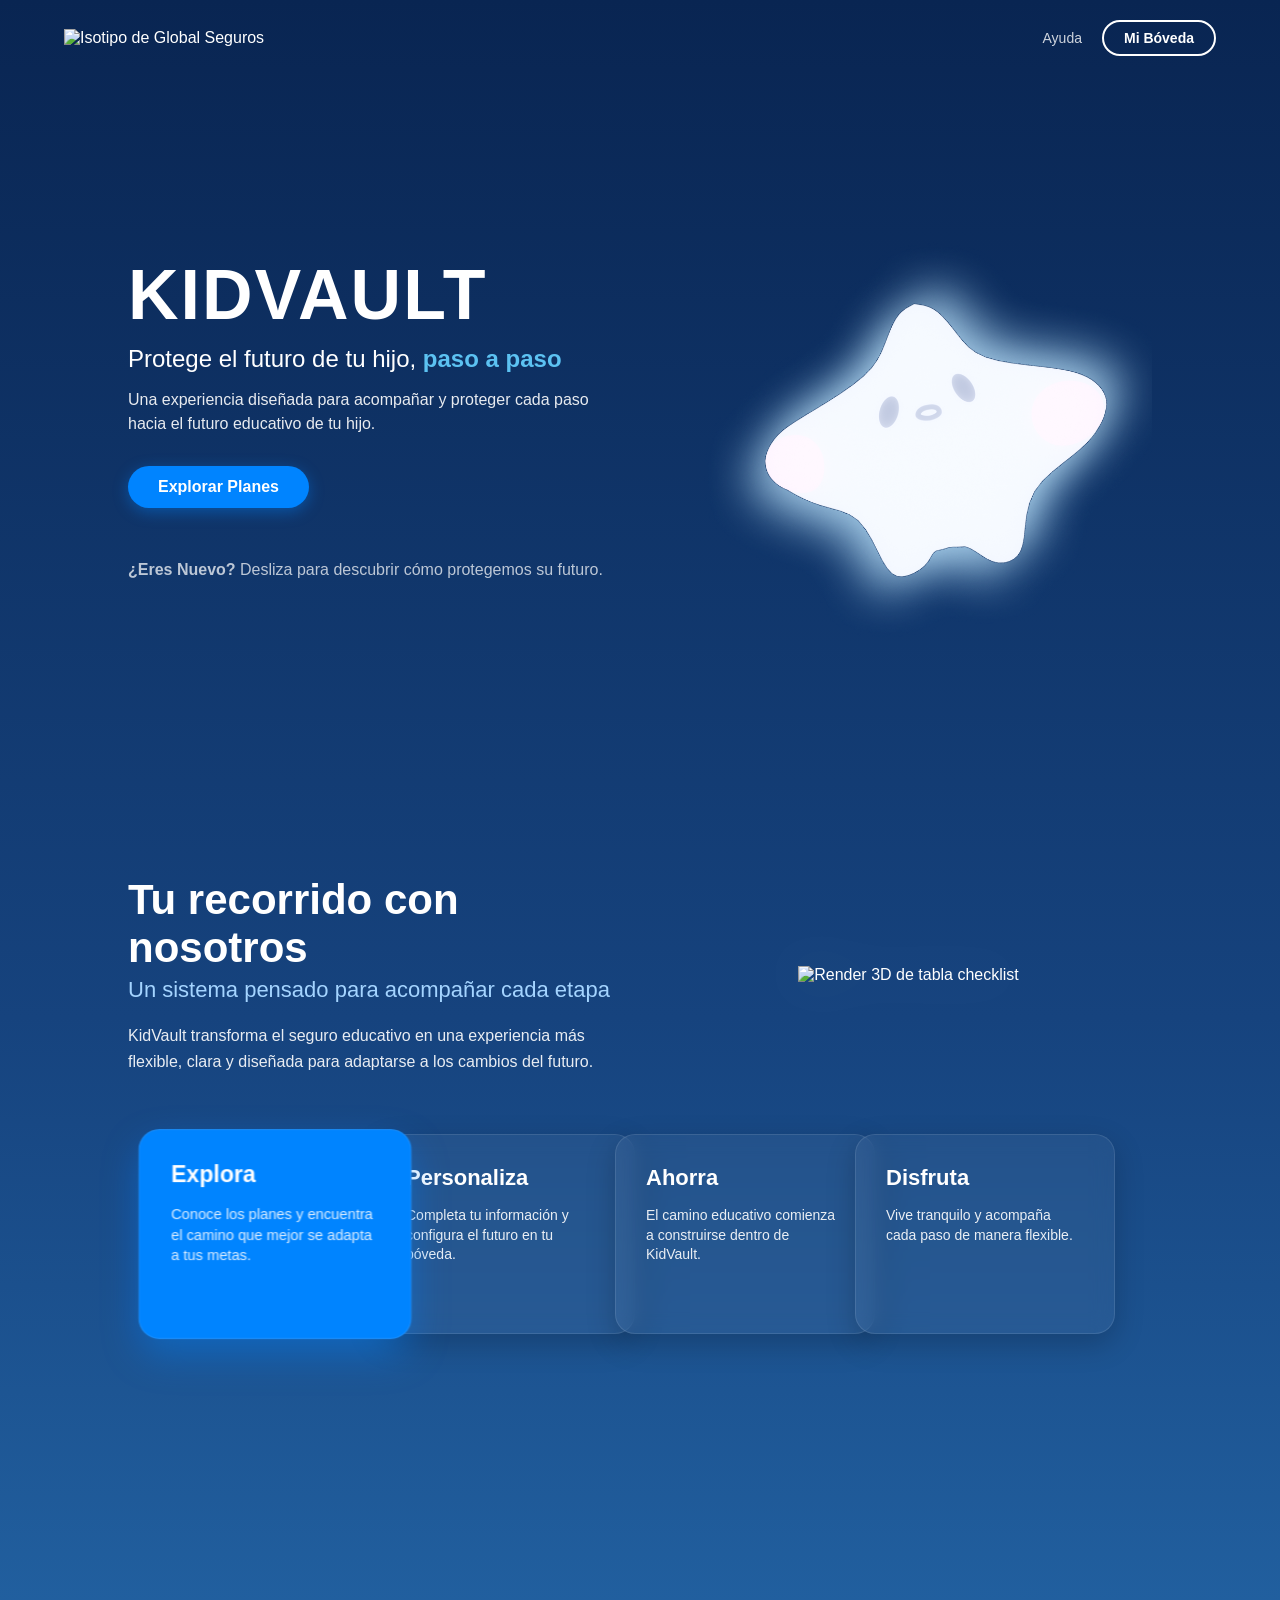
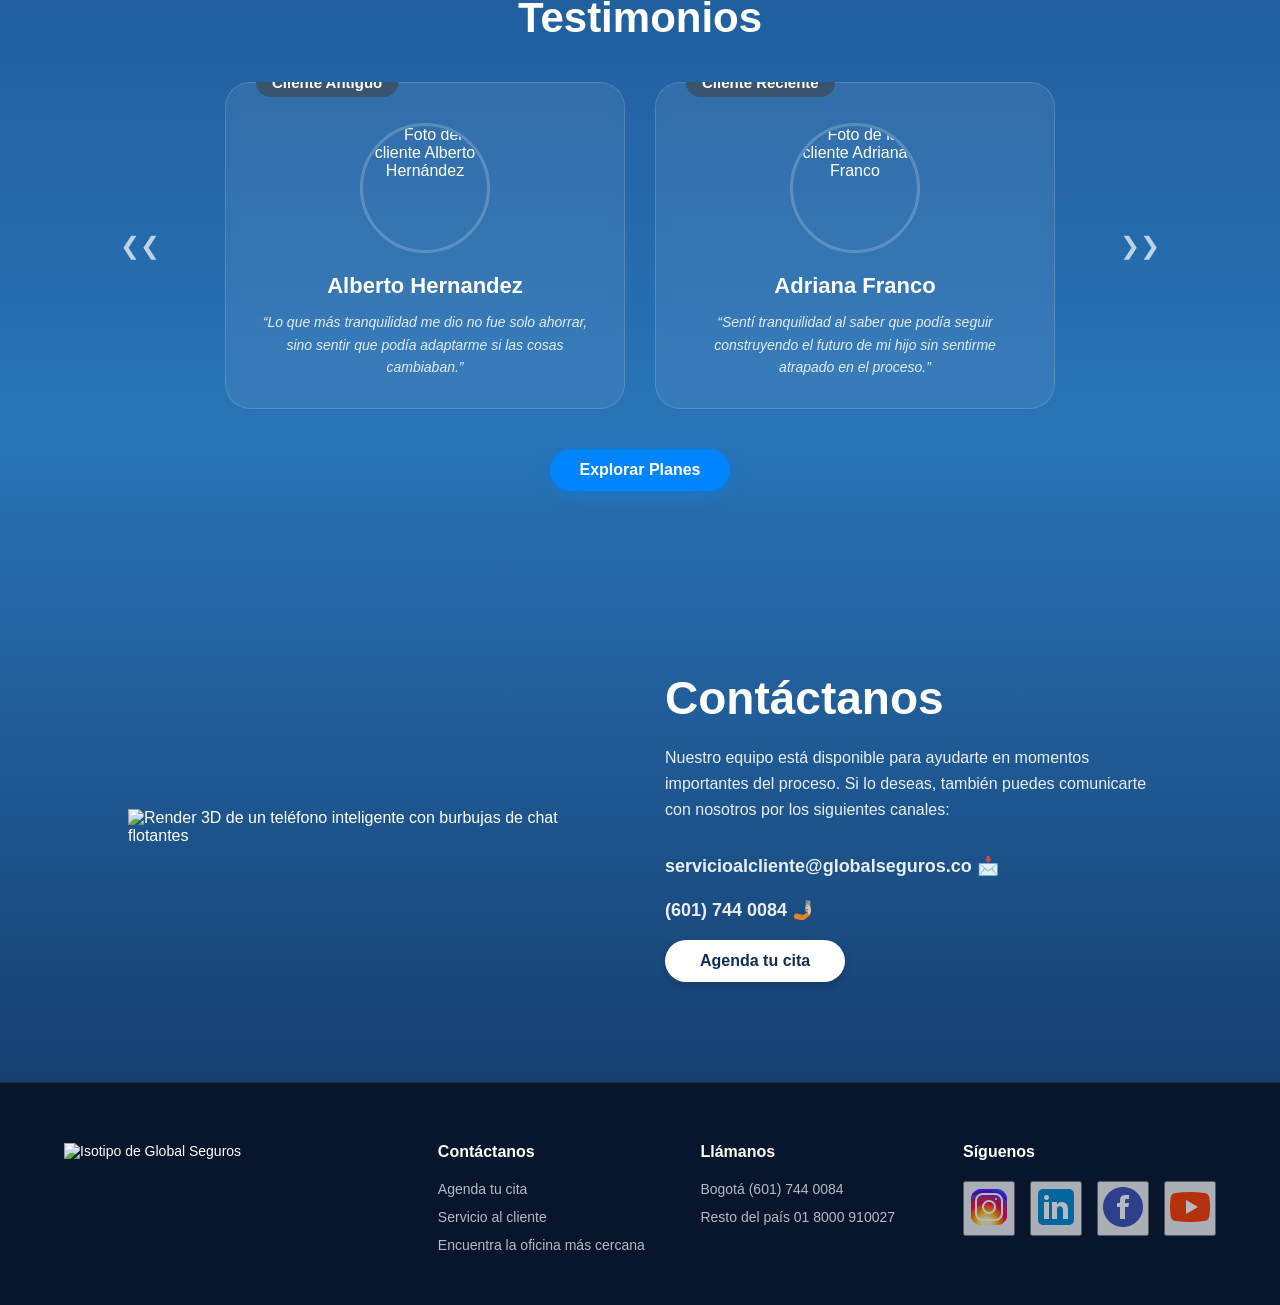
==== commit 6dd6147a: "estilos añadidos" ====
--- a/index.html
+++ b/index.html
@@ -78,48 +78,54 @@
 </section>
 
     <section class="seccion-testimonios">
-        <h2>Testimonios</h2>
+    <h2>Testimonios</h2>
+    
+    <div class="contenedor-carrusel">
+        <button class="boton-flecha anterior" aria-label="Testimonio anterior">&#10094;&#10094;</button>
         
-        <div class="contenedor-carrusel">
-            <button class="boton-flecha anterior" aria-label="Testimonio anterior">&#10094;&#10094;</button>
+        <div class="rejilla-testimonios">
             
-            <div class="rejilla-testimonios">
-                
+            <div class="grupo-testimonios activo">
                 <article class="tarjeta-testimonio">
                     <span class="etiqueta-cliente">Cliente Antiguo</span>
-                    <div class="contenedor-foto-usuario">
-                        <img src="Multimedia/Alberto-Hernandez.jpg" alt="Foto del cliente Alberto Hernández" class="imagen-usuario">
-                    </div>
-                    <div class="bloque-contenido-testimonio">
-                        <h4>Alberto Hernandez</h4>
-                        <blockquote>
-                            “Lo que más tranquilidad me dio no fue solo ahorrar, sino sentir que podía adaptarme si las cosas cambiaban.”
-                        </blockquote>
-                    </div>
+                    <img src="Multimedia/Alberto-Hernandez.jpg" alt="Foto del cliente Alberto Hernández" class="imagen-usuario">
+                    <h4>Alberto Hernandez</h4>
+                    <p>“Lo que más tranquilidad me dio no fue solo ahorrar, sino sentir que podía adaptarme si las cosas cambiaban.”</p>
                 </article>
                 
                 <article class="tarjeta-testimonio">
                     <span class="etiqueta-cliente">Cliente Reciente</span>
-                    <div class="contenedor-foto-usuario">
-                        <img src="Multimedia/Adriana-Franco.jpg" alt="Foto de la cliente Adriana Franco" class="imagen-usuario">
-                    </div>
-                    <div class="bloque-contenido-testimonio">
-                        <h4>Adriana Franco</h4>
-                        <blockquote>
-                            “Sentí tranquilidad al saber que podía seguir construyendo el futuro de mi hijo sin sentirme atrapado en el proceso.”
-                        </blockquote>
-                    </div>
+                    <img src="Multimedia/Adriana-Franco.jpg" alt="Foto de la cliente Adriana Franco" class="imagen-usuario">
+                    <h4>Adriana Franco</h4>
+                    <p>“Sentí tranquilidad al saber que podía seguir construyendo el futuro de mi hijo sin sentirme atrapado en el proceso.”</p>
                 </article>
-
             </div>
 
-            <button class="boton-flecha siguiente" aria-label="Siguiente testimonio">&#10095;&#10095;</button>
+            <div class="grupo-testimonios">
+                <article class="tarjeta-testimonio">
+                    <span class="etiqueta-cliente">Cliente Antiguo</span>
+                    <img src="Multimedia/testimonio3.jpg" alt="Foto de Carlos Mendoza" class="imagen-usuario">
+                    <h4>Carlos Mendoza</h4>
+                    <p>“Poder planificar la universidad de mis hijas desde que nacieron fue la mejor decisión financiera que tomé.”</p>
+                </article>
+                
+                <article class="tarjeta-testimonio">
+                    <span class="etiqueta-cliente">Cliente Reciente</span>
+                    <img src="Multimedia/testimonio4.jpg" alt="Foto de Mariana Gómez" class="imagen-usuario">
+                    <h4>Mariana Gómez</h4>
+                    <p>“El respaldo que sientes es inmediato. No es un gasto, es una inversión en su tranquilidad y en la nuestra.”</p>
+                </article>
+            </div>
+
         </div>
-        
-        <div class="boton-centrado">
-            <a href="planes/planes.html" class="boton-primario">Explorar Planes</a>
-        </div>
-    </section>
+
+        <button class="boton-flecha siguiente" aria-label="Siguiente testimonio">&#10095;&#10095;</button>
+    </div>
+    
+    <div class="boton-centrado">
+        <a href="planes/planes.html" class="boton-primario">Explorar Planes</a>
+    </div>
+</section>
 
     <section class="seccion-contacto">
         <div class="contenedor-contacto">
--- a/estilos/home.css
+++ b/estilos/home.css
@@ -183,6 +183,13 @@
     padding: 80px 5%;
 }
 
+.seccion-testimonios {
+    padding: 80px 5%;
+    color: #ffffff;
+    text-align: center;
+    box-sizing: border-box;
+}
+
 .seccion-testimonios h2 {
     text-align: center;
     font-size: 42px;
@@ -207,24 +214,43 @@
     opacity: 0.7;
 }
 
-/* CORRECCIÓN: Usamos flex en lugar de grid para que no se estiren al 100% */
 .rejilla-testimonios {
+    display: grid;
+    grid-template-columns: 1fr;
+    justify-items: center;
+    position: relative;
+    overflow: hidden;
+    width: 900px; 
+}
+
+
+.grupo-testimonios {
+    display: none;
+    opacity: 0;
+    gap: 30px;
+    transition: opacity 0.5s ease-in-out;
+}
+
+
+.grupo-testimonios.activo {
     display: flex;
     justify-content: center;
-    gap: 30px;
-}
-
-/* CORRECCIÓN: Le ponemos un ancho máximo fijo para que queden idénticas a tu diseño */
+    opacity: 1;
+}
+
 .tarjeta-testimonio {
     background: rgba(255, 255, 255, 0.07);
     border: 1px solid rgba(255, 255, 255, 0.15);
     border-radius: 25px;
-    padding: 50px 30px 30px 30px;
+    padding: 40px 30px 30px 30px;
     position: relative;
     backdrop-filter: blur(5px);
-    width: 460px; /* Evita que se vuelvan tubos estirados */
+    width: 400px; 
     box-sizing: border-box;
-    text-align: left; /* Alinea los textos a la izquierda dentro de la tarjeta */
+    text-align: center; 
+    display: flex;
+    flex-direction: column;
+    align-items: center;
 }
 
 .etiqueta-cliente {
@@ -238,25 +264,28 @@
     font-weight: bold;
 }
 
-/* CORRECCIÓN: Bajamos un poco la altura para darle prioridad visual al texto */
+
 .imagen-usuario {
-    width: 100%;
-    height: 180px; 
-    border-radius: 15px;
-    margin-bottom: 20px;
-    object-fit: cover;
+    width: 130px;      
+    height: 130px;     
+    border-radius: 50%; 
+    margin: 0 auto 20px auto;
+    object-fit: cover;  
+    border: 3px solid rgba(255, 255, 255, 0.2);
 }
 
 .tarjeta-testimonio h4 { 
-    font-size: 20px; 
-    margin-bottom: 10px; 
+    font-size: 22px; 
+    margin-bottom: 12px; 
+    font-weight: bold;
 }
 
 .tarjeta-testimonio p { 
     font-size: 14px; 
     opacity: 0.85; 
     line-height: 1.6; 
-    font-style: italic; 
+    font-style: italic;
+    margin: 0;
 }
 
 .boton-centrado { 
@@ -264,7 +293,7 @@
     margin-top: 40px; 
 }
 
-/* Tus estilos de la sección de contacto permanecen intactos abajo */
+
 .seccion-contacto {
     padding: 100px 10%;
 }
@@ -358,9 +387,7 @@
 
 
 
-/* ==========================================================================
-   ESTILOS PARA LA PÁGINA INDEPENDIENTE DE CARGA (PROCESANDO.HTML)
-   ========================================================================== */
+
 :root {
     --azul-oscuro-fondo: #0a2540; /* Color principal de tu marca */
     --celeste-kidvault: #5cc2f2;
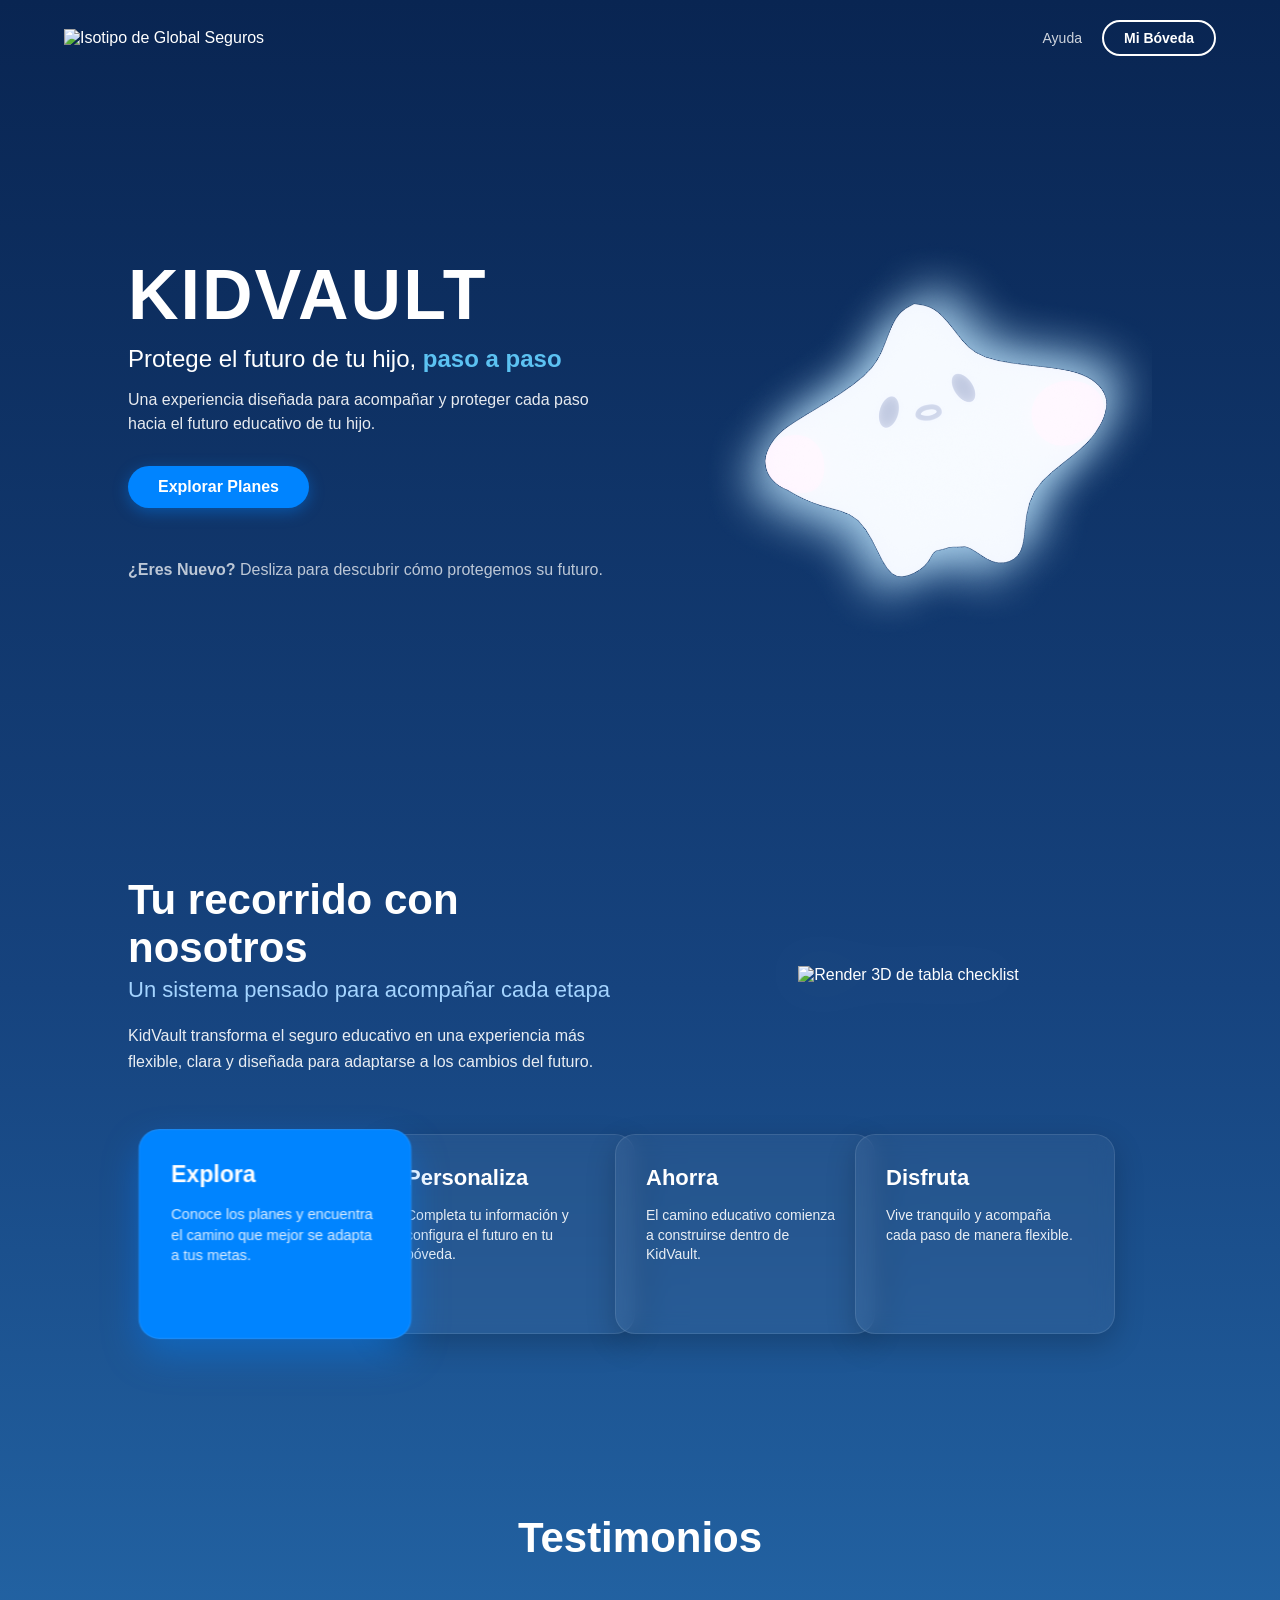
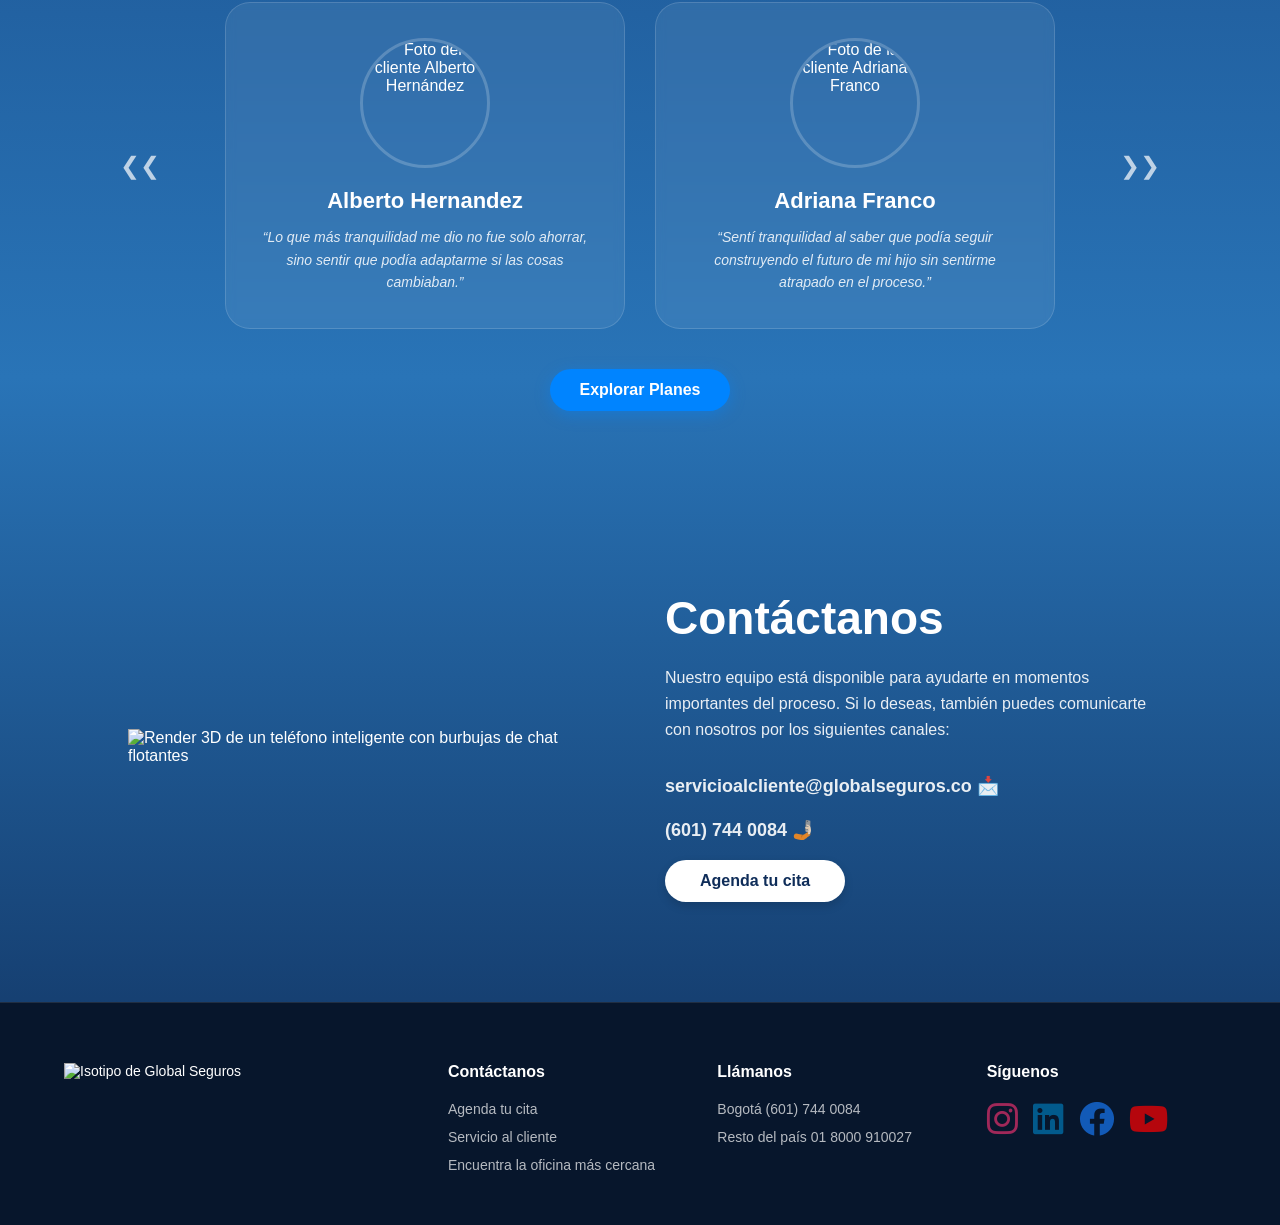
==== commit 745a1015: "nuevos testimonios" ====
--- a/index.html
+++ b/index.html
@@ -5,9 +5,9 @@
     <meta name="viewport" content="width=device-width, initial-scale=1.0">
     <meta name="description" content="KidVault de Global Seguros - Protege el futuro educativo de tu hijo paso a paso con un seguro flexible.">
     <title>KidVault - GlobalSeguros</title>
-
     <link rel="stylesheet" href="estilos/marca.css">
     <link rel="stylesheet" href="estilos/home.css">
+    <link rel="stylesheet" href="https://cdnjs.cloudflare.com/ajax/libs/font-awesome/6.0.0/css/all.min.css">
 </head>
 <body>
 
@@ -15,7 +15,6 @@
         <div class="logo"> 
             <img src="multimedia/Logo-GS-sinfuturo-SINFONDO.png" alt="Isotipo de Global Seguros">
         </div>
-        
         <nav class="botones-navegacion">
             <a href="Contacto_Forms/forms.html" class="enlace-texto">Ayuda</a>
             <a href="Carro.carga/carga_carro.html" class="boton-primario-lineas">Mi Bóveda</a>
@@ -28,33 +27,30 @@
             <h2>Protege el futuro de tu hijo, <span>paso a paso</span></h2>
             <p>Una experiencia diseñada para acompañar y proteger cada paso hacia el futuro educativo de tu hijo.</p>
             <a href="planes/planes.html" class="boton-primario">Explorar Planes</a>
-            
             <div class="desplazar-abajo">
                 <p><strong>¿Eres Nuevo?</strong> Desliza para descubrir cómo protegemos su futuro.</p>
             </div>
         </div>
-        
         <div class="imagen-principal">
             <img src="Multimedia/luma.png" alt="Personaje guardián estrella en 3D de KidVault animado" class="personaje-3d">
         </div>
     </section>
 
     <section class="seccion-recorrido">
-    <div class="encabezado-recorrido">
-        <div class="texto-recorrido">
-            <h2>Tu recorrido con nosotros</h2>
-            <h3>Un sistema pensado para acompañar cada etapa</h3>
-            <p class="descripcion-seccion">
-                KidVault transforma el seguro educativo en una experiencia más flexible, clara y diseñada para adaptarse a los cambios del futuro.
-            </p>
+        <div class="encabezado-recorrido">
+            <div class="texto-recorrido">
+                <h2>Tu recorrido con nosotros</h2>
+                <h3>Un sistema pensado para acompañar cada etapa</h3>
+                <p class="descripcion-seccion">
+                    KidVault transforma el seguro educativo en una experiencia más flexible, clara y diseñada para adaptarse a los cambios del futuro.
+                </p>
+            </div>
+            <div class="imagen-tabla-3d">
+                <img src="multimedia/tabla.home.png" alt="Render 3D de tabla checklist" class="tabla-render">
+            </div>
         </div>
-        
-        <div class="imagen-tabla-3d">
-            <img src="multimedia/tabla.home.png" alt="Render 3D de tabla checklist" class="tabla-render">
-        </div>
-    </div>
 
-<div class="contenedor-pasos">
+        <div class="contenedor-pasos">
             <div class="tarjeta-paso activa">
                 <h4>Explora</h4>
                 <p>Conoce los planes y encuentra el camino que mejor se adapta a tus metas.</p>
@@ -72,72 +68,56 @@
                 <p>Vive tranquilo y acompaña cada paso de manera flexible.</p>
             </div>
         </div>
-
-    <div class="contenedor-pasos">
-        </div>
-</section>
+    </section>
 
     <section class="seccion-testimonios">
-    <h2>Testimonios</h2>
-    
-    <div class="contenedor-carrusel">
-        <button class="boton-flecha anterior" aria-label="Testimonio anterior">&#10094;&#10094;</button>
-        
-        <div class="rejilla-testimonios">
-            
-            <div class="grupo-testimonios activo">
-                <article class="tarjeta-testimonio">
-                    <span class="etiqueta-cliente">Cliente Antiguo</span>
-                    <img src="Multimedia/Alberto-Hernandez.jpg" alt="Foto del cliente Alberto Hernández" class="imagen-usuario">
-                    <h4>Alberto Hernandez</h4>
-                    <p>“Lo que más tranquilidad me dio no fue solo ahorrar, sino sentir que podía adaptarme si las cosas cambiaban.”</p>
-                </article>
+        <h2>Testimonios</h2>
+        <div class="contenedor-carrusel">
+            <button class="boton-flecha anterior" aria-label="Testimonio anterior">❮❮</button>
+            <div class="rejilla-testimonios">
                 
-                <article class="tarjeta-testimonio">
-                    <span class="etiqueta-cliente">Cliente Reciente</span>
-                    <img src="Multimedia/Adriana-Franco.jpg" alt="Foto de la cliente Adriana Franco" class="imagen-usuario">
-                    <h4>Adriana Franco</h4>
-                    <p>“Sentí tranquilidad al saber que podía seguir construyendo el futuro de mi hijo sin sentirme atrapado en el proceso.”</p>
-                </article>
+                <div class="grupo-testimonios activo">
+                    <article class="tarjeta-testimonio">
+                        <img src="Multimedia/Alberto-Hernandez.jpg" alt="Foto del cliente Alberto Hernández" class="imagen-usuario">
+                        <h4>Alberto Hernandez</h4>
+                        <p>“Lo que más tranquilidad me dio no fue solo ahorrar, sino sentir que podía adaptarme si las cosas cambiaban.”</p>
+                    </article>
+                    <article class="tarjeta-testimonio">
+                        <img src="Multimedia/Adriana-Franco.jpg" alt="Foto de la cliente Adriana Franco" class="imagen-usuario">
+                        <h4>Adriana Franco</h4>
+                        <p>“Sentí tranquilidad al saber que podía seguir construyendo el futuro de mi hijo sin sentirme atrapado en el proceso.”</p>
+                    </article>
+                </div>
+
+                <div class="grupo-testimonios">
+                    <article class="tarjeta-testimonio">
+                        <img src="Multimedia/Carlos-Mendoza.jpg" alt="Foto de Carlos Mendoza" class="imagen-usuario">
+                        <h4>Carlos Mendoza</h4>
+                        <p>“Poder planificar la universidad de mis hijas desde que nacieron fue la mejor decisión financiera que tomé.”</p>
+                    </article>
+                    <article class="tarjeta-testimonio">
+                        <img src="Multimedia/Mariana.Gomez.jpg" alt="Foto de Mariana Gómez" class="imagen-usuario">
+                        <h4>Mariana Gómez</h4>
+                        <p>“El respaldo que sientes es inmediato. No es un gasto, es una inversión en su tranquilidad y en la nuestra.”</p>
+                    </article>
+                </div>
+
             </div>
-
-            <div class="grupo-testimonios">
-                <article class="tarjeta-testimonio">
-                    <span class="etiqueta-cliente">Cliente Antiguo</span>
-                    <img src="Multimedia/testimonio3.jpg" alt="Foto de Carlos Mendoza" class="imagen-usuario">
-                    <h4>Carlos Mendoza</h4>
-                    <p>“Poder planificar la universidad de mis hijas desde que nacieron fue la mejor decisión financiera que tomé.”</p>
-                </article>
-                
-                <article class="tarjeta-testimonio">
-                    <span class="etiqueta-cliente">Cliente Reciente</span>
-                    <img src="Multimedia/testimonio4.jpg" alt="Foto de Mariana Gómez" class="imagen-usuario">
-                    <h4>Mariana Gómez</h4>
-                    <p>“El respaldo que sientes es inmediato. No es un gasto, es una inversión en su tranquilidad y en la nuestra.”</p>
-                </article>
-            </div>
-
+            <button class="boton-flecha siguiente" aria-label="Siguiente testimonio">❯❯</button>
         </div>
-
-        <button class="boton-flecha siguiente" aria-label="Siguiente testimonio">&#10095;&#10095;</button>
-    </div>
-    
-    <div class="boton-centrado">
-        <a href="planes/planes.html" class="boton-primario">Explorar Planes</a>
-    </div>
-</section>
+        <div class="boton-centrado">
+            <a href="planes/planes.html" class="boton-primario">Explorar Planes</a>
+        </div>
+    </section>
 
     <section class="seccion-contacto">
         <div class="contenedor-contacto">
-            
             <div class="maqueta-celular-3d">
                 <img src="multimedia/celular.home.png" alt="Render 3D de un teléfono inteligente con burbujas de chat flotantes" class="celular-3d">
             </div>
-
             <div class="informacion-contacto">
                 <h2 class="titulo-curvo">Contáctanos</h2>
                 <p>Nuestro equipo está disponible para ayudarte en momentos importantes del proceso. Si lo deseas, también puedes comunicarte con nosotros por los siguientes canales:</p>
-                
                 <div class="canales-comunicacion">
                     <p><strong>servicioalcliente@globalseguros.co</strong> 📩</p>
                     <p><strong>(601) 744 0084</strong> 🤳🏻</p>
@@ -151,34 +131,39 @@
         <div class="contenido-pie">
             <div class="marca-pie">
                 <div class="logo"> 
-            <img src="multimedia/Logo-GS-sinfuturo-SINFONDO.png" alt="Isotipo de Global Seguros">
-        </div>
+                    <img src="multimedia/Logo-GS-sinfuturo-SINFONDO.png" alt="Isotipo de Global Seguros">
+                </div>
             </div>
-            
             <div class="enlaces-pie">
                 <h4>Contáctanos</h4>
                 <a href="Contacto_Forms/forms.html">Agenda tu cita</a>
                 <a href="Contacto_Forms/forms.html">Servicio al cliente</a>
                 <a href="https://maps.app.goo.gl/Q1YaDZ9GXNTmi3qb6">Encuentra la oficina más cercana</a>
             </div>
-            
             <div class="enlaces-pie">
                 <h4>Llámanos</h4>
                 <p>Bogotá (601) 744 0084</p>
                 <p>Resto del país 01 8000 910027</p>
             </div>
-            
             <div class="enlaces-pie">
                 <h4>Síguenos</h4>
                 <div class="iconos-sociales">
-                    <a href="https://www.instagram.com/globalseguroscol/?hl=es"> <button><img src="Multimedia/insta.png" alt="Instagram"></button></a>
-                    <a href="https://co.linkedin.com/company/globalseguroscol"> <button><img src="Multimedia/linked.png" alt="LinkedIn"></button></a>
-                    <a href="https://www.facebook.com/GlobalSegurosCol/?locale=es_LA"> <button><img src="Multimedia/face.png" alt="Facebook"></button></a>
-                    <a href="https://www.youtube.com/@globalseguros4729"> <button><img src="Multimedia/yutu.png" alt="YouTube"></button></a>
-                    
-                </div>
+    <a href="https://www.instagram.com/globalseguroscol/?hl=es" target="_blank" rel="noopener noreferrer">
+        <button><i class="fab fa-instagram"></i></button>
+    </a>
+    <a href="https://co.linkedin.com/company/globalseguroscol" target="_blank" rel="noopener noreferrer">
+        <button><i class="fab fa-linkedin"></i></button>
+    </a>
+    <a href="https://www.facebook.com/GlobalSegurosCol/?locale=es_LA" target="_blank" rel="noopener noreferrer">
+        <button><i class="fab fa-facebook"></i></button>
+    </a>
+    <a href="https://www.youtube.com/@globalseguros4729" target="_blank" rel="noopener noreferrer">
+        <button><i class="fab fa-youtube"></i></button>
+    </a>
+</div>
             </div>
         </div>
     </footer>
+    <script src="scripts/main.js"></script>
 </body>
 </html>
--- a/estilos/home.css
+++ b/estilos/home.css
@@ -1,4 +1,4 @@
-@import url("marca.css");
+/* === PAGINA PRINCIPAL (HOME) === */
 
 .barra-navegacion {
     display: flex;
@@ -6,6 +6,7 @@
     align-items: center;
     padding: 20px 5%;
 }
+
 .logo img {
     height: 50px;        
     width: 200px;
@@ -71,6 +72,7 @@
     font-size: 13px;
     opacity: 0.8;
 }
+
 .imagen-principal {
     flex: 1;
     display: flex;
@@ -90,6 +92,8 @@
     50% { transform: translateY(-15px); }
 }
 
+/* === SECCIÓN RECORRIDO === */
+
 .seccion-recorrido {
     padding: 80px 10%;
 }
@@ -127,6 +131,7 @@
     line-height: 1.6;
     font-size: 16px;
 }
+
 .imagen-tabla-3d {
     flex: 1;
     display: flex;
@@ -179,12 +184,10 @@
 .tarjeta-paso h4 { font-size: 22px; margin-bottom: 15px; }
 .tarjeta-paso p { font-size: 14px; opacity: 0.9; line-height: 1.4; }
 
+/* === SECCIÓN TESTIMONIOS === */
+
 .seccion-testimonios {
-    padding: 80px 5%;
-}
-
-.seccion-testimonios {
-    padding: 80px 5%;
+    padding: 80px 5%; 
     color: #ffffff;
     text-align: center;
     box-sizing: border-box;
@@ -212,6 +215,11 @@
     font-size: 24px;
     cursor: pointer;
     opacity: 0.7;
+    transition: opacity 0.3s;
+}
+
+.boton-flecha:hover {
+    opacity: 1;
 }
 
 .rejilla-testimonios {
@@ -223,7 +231,6 @@
     width: 900px; 
 }
 
-
 .grupo-testimonios {
     display: none;
     opacity: 0;
@@ -231,7 +238,6 @@
     transition: opacity 0.5s ease-in-out;
 }
 
-
 .grupo-testimonios.activo {
     display: flex;
     justify-content: center;
@@ -242,28 +248,17 @@
     background: rgba(255, 255, 255, 0.07);
     border: 1px solid rgba(255, 255, 255, 0.15);
     border-radius: 25px;
-    padding: 40px 30px 30px 30px;
+    padding: 35px 30px;
     position: relative;
     backdrop-filter: blur(5px);
-    width: 400px; 
+    -webkit-backdrop-filter: blur(5px);
+    width: 400px;
     box-sizing: border-box;
-    text-align: center; 
+    text-align: center;
     display: flex;
     flex-direction: column;
     align-items: center;
 }
-
-.etiqueta-cliente {
-    position: absolute;
-    top: -15px;
-    left: 30px;
-    background: #3a536e;
-    padding: 6px 16px;
-    border-radius: 15px;
-    font-size: 15px;
-    font-weight: bold;
-}
-
 
 .imagen-usuario {
     width: 130px;      
@@ -293,6 +288,7 @@
     margin-top: 40px; 
 }
 
+/* === SECCIÓN CONTACTO === */
 
 .seccion-contacto {
     padding: 100px 10%;
@@ -338,6 +334,8 @@
     font-size: 18px;
     margin-bottom: 15px;
 }
+
+/* === PIE DE PÁGINA (FOOTER) === */
 
 .pie-pagina {
     background: #07162c;
@@ -373,6 +371,38 @@
     gap: 15px;
     font-size: 18px;
 }
+
+.iconos-sociales button {
+    background: transparent !important;
+    border: none !important;
+    padding: 0 !important;
+    cursor: pointer;
+    outline: none !important;
+    box-shadow: none !important;
+}
+
+.iconos-sociales img,
+.iconos-sociales i {
+    font-size: 35px; 
+}
+
+.iconos-sociales .fa-instagram {
+    color: #E1306C;
+}
+
+.iconos-sociales .fa-linkedin {
+    color: #0077B5;
+}
+
+.iconos-sociales .fa-facebook {
+    color: #1877F2;
+}
+
+.iconos-sociales .fa-youtube {
+    color: #FF0000;
+}
+
+/* === RESPONSIVE MEDIA QUERIES === */
 
 @media (max-width: 968px) {
     .seccion-principal { flex-direction: column; text-align: center; padding-top: 40px; }
@@ -386,20 +416,19 @@
 }
 
 
-
+/* === COMPONENTES PANTALLA DE CARGA === */
 
 :root {
-    --azul-oscuro-fondo: #0a2540; /* Color principal de tu marca */
+    --azul-oscuro-fondo: #0a2540; 
     --celeste-kidvault: #5cc2f2;
 }
 
-/* Forzamos que el body de esta página ocupe todo el espacio y tenga tu fondo */
 .body-pantalla-carga {
     margin: 0;
     padding: 0;
     background-color: var(--azul-oscuro-fondo);
     min-height: 100vh;
-    font-family: Arial, sans-serif; /* O la tipografía que cargues de Google Fonts */
+    font-family: Arial, sans-serif; 
     overflow-x: hidden;
 }
 
@@ -414,7 +443,6 @@
     box-sizing: border-box;
 }
 
-/* Contenedor central con efecto vidrio esmerilado (Glassmorphism) */
 .contenedor-carga-cristal {
     background: rgba(255, 255, 255, 0.06);
     border: 1px solid rgba(255, 255, 255, 0.15);
@@ -431,7 +459,6 @@
     z-index: 5;
 }
 
-/* Encabezado interno de la tarjeta */
 .encabezado-carga {
     display: flex;
     justify-content: space-between;
@@ -440,7 +467,7 @@
 }
 
 .logo-carga img {
-    height: 35px; /* Ajusta según el tamaño de tu logo */
+    height: 35px;
     width: auto;
 }
 
@@ -450,7 +477,6 @@
     font-size: 18px;
 }
 
-/* Contenido Principal */
 .contenido-carga h2 {
     font-size: 36px;
     font-weight: 800;
@@ -469,10 +495,9 @@
     max-height: 160px;
     width: auto;
     object-fit: contain;
-    animation: flotarSuave 3s ease-in-out infinite; /* Movimiento fluido 3D */
-}
-
-/* Barra de progreso de 5 segundos */
+    animation: flotarSuave 3s ease-in-out infinite; 
+}
+
 .barra-progreso-contenedor {
     width: 140px;
     height: 4px;
@@ -487,7 +512,7 @@
     height: 100%;
     background: var(--celeste-kidvault);
     border-radius: 2px;
-    animation: cargarProgresoPagina 5s linear forwards; /* Se ejecuta inmediatamente al cargar */
+    animation: cargarProgresoPagina 5s linear forwards; 
 }
 
 .texto-informativo-carga {
@@ -498,7 +523,6 @@
     opacity: 0.85;
 }
 
-/* Pie de página de la tarjeta */
 .pie-carga {
     margin-top: 35px;
     border-top: 1px solid rgba(255, 255, 255, 0.1);
@@ -513,7 +537,6 @@
     font-weight: 600;
 }
 
-/* Ilustración del personaje adaptada a la esquina inferior izquierda */
 .personaje-flotante-carga {
     position: absolute;
     bottom: 0;
@@ -524,7 +547,6 @@
     pointer-events: none;
 }
 
-/* --- ANIMACIONES NATIVAS (CSS3) --- */
 @keyframes flotarSuave {
     0%, 100% { transform: translateY(0); }
     50% { transform: translateY(-8px); }
@@ -534,26 +556,14 @@
     to { width: 100%; }
 }
 
-/* Responsive Obligatorio de la Rúbrica (< 480px) */
 @media (max-width: 480px) {
-    .contenedor-carga-cristal {
-        padding: 25px;
-        border-radius: 25px;
-    }
-    .contenido-carga h2 {
-        font-size: 26px;
-    }
-    .personaje-flotante-carga {
-        display: none; /* Se oculta para no pisar el contenido en pantallas muy pequeñas */
-    }
-}
-
-
-
-
-/* ==========================================================================
-   ESTILOS COMPONENTES DASHBOARD / PLATAFORMA DE USUARIO (DASHBOARD.HTML)
-   ========================================================================== */
+    .contenedor-carga-cristal { padding: 25px; border-radius: 25px; }
+    .contenido-carga h2 { font-size: 26px; }
+    .personaje-flotante-carga { display: none; }
+}
+
+
+/* === COMPONENTES DASHBOARD / PLATAFORMA DE USUARIO === */
 
 .body-dashboard {
     margin: 0 !important;
@@ -573,7 +583,6 @@
     background-color: #f4f7f6;
 }
 
-/* --- BARRA LATERAL (ASIDE DE ADORNO) --- */
 .barra-lateral {
     width: 280px;
     min-width: 280px;
@@ -663,7 +672,6 @@
     padding-left: 15px;
 }
 
-/* Items del menú estáticos (Sin cursor pointer) */
 .item-menu-estatico {
     display: flex;
     align-items: center;
@@ -688,7 +696,6 @@
     padding-top: 20px;
 }
 
-/* Botón Salir Real */
 .boton-salir-real {
     display: block;
     width: 100%;
@@ -710,7 +717,6 @@
     border-color: #e63946;
 }
 
-/* --- ZONA DE TRABAJO DERECHA (MAIN) --- */
 .contenido-plataforma {
     flex: 1;
     padding: 40px;
@@ -751,14 +757,12 @@
     user-select: none;
 }
 
-/* GRID PRINCIPAL */
 .grilla-dashboard {
     display: grid;
     grid-template-columns: repeat(2, 1fr);
     gap: 25px;
 }
 
-/* Tarjeta 1: Progreso */
 .tarjeta-banner-azul {
     grid-column: 1 / -1;
     background: linear-gradient(90deg, #1d63ed 0%, #1742c4 100%);
@@ -808,7 +812,6 @@
     border-radius: 10px;
 }
 
-/* Tarjeta 2: Próximo Aporte (Coral) */
 .tarjeta-aporte-coral {
     background-color: #d9546a;
     border-radius: 30px;
@@ -850,7 +853,6 @@
     gap: 12px;
 }
 
-/* Único Botón con Click Real e interacción */
 .boton-pago-real {
     background: #ffffff;
     color: #d9546a;
@@ -868,7 +870,6 @@
     transform: scale(1.04);
 }
 
-/* Adorno estático de Pausar */
 .boton-pago-decorativo {
     background: transparent;
     color: rgba(255, 255, 255, 0.8);
@@ -881,7 +882,6 @@
     user-select: none;
 }
 
-/* Tarjeta 3: Opciones Futuras (Arena) */
 .tarjeta-opciones-arena {
     background-color: #cbd0c0;
     border-radius: 30px;
@@ -907,7 +907,6 @@
     gap: 10px;
 }
 
-/* Modificado a bloques de adorno de texto */
 .tag-futuro-decorativo {
     background-color: #ffffff;
     color: #2b2b2b;
@@ -926,7 +925,6 @@
     object-fit: contain;
 }
 
-/* Footer institucional integrado */
 .pie-plataforma-contacto {
     margin-top: auto;
     border-top: 1px solid #e2e8f0;
@@ -939,7 +937,6 @@
     color: #2d3748;
 }
 
-/* RESPONSIVE MEDIA QUERIES */
 @media (max-width: 768px) {
     .contenedor-plataforma { flex-direction: column; }
     .barra-lateral { width: 100%; min-width: 100%; }
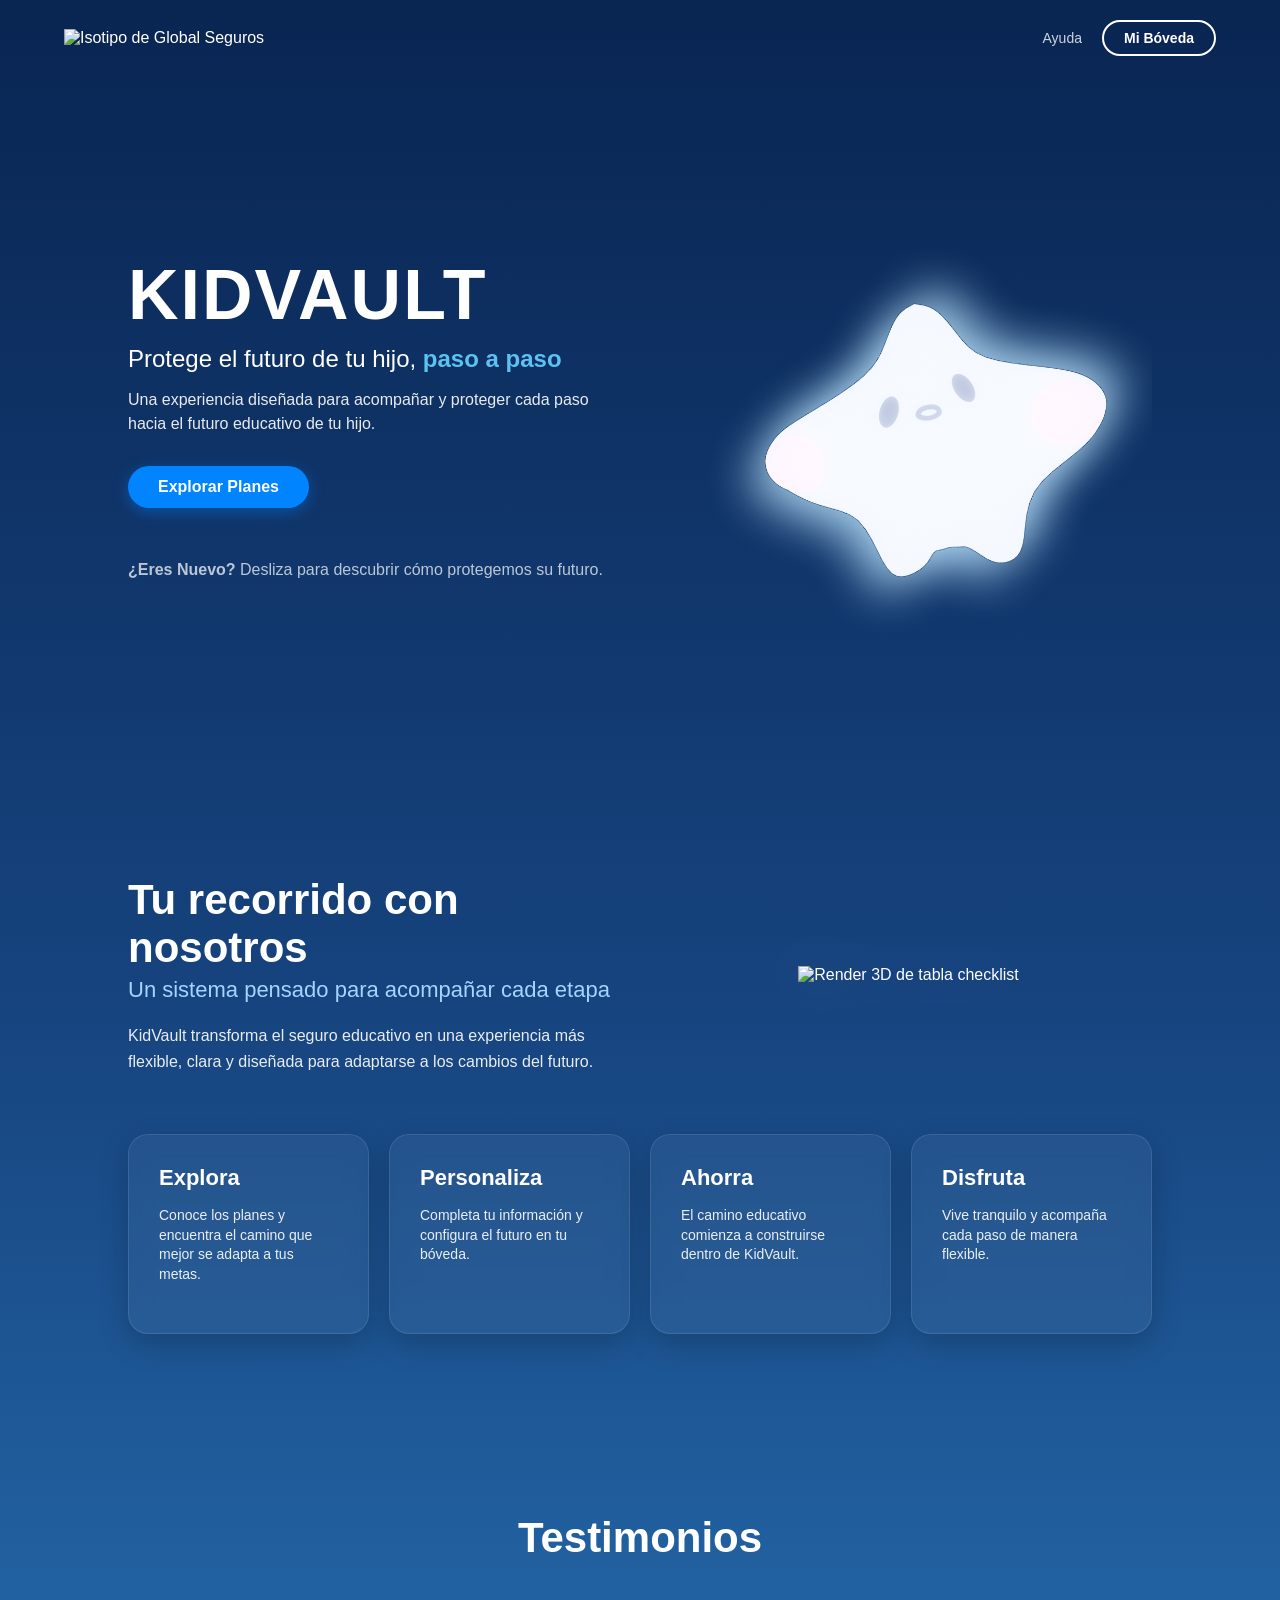
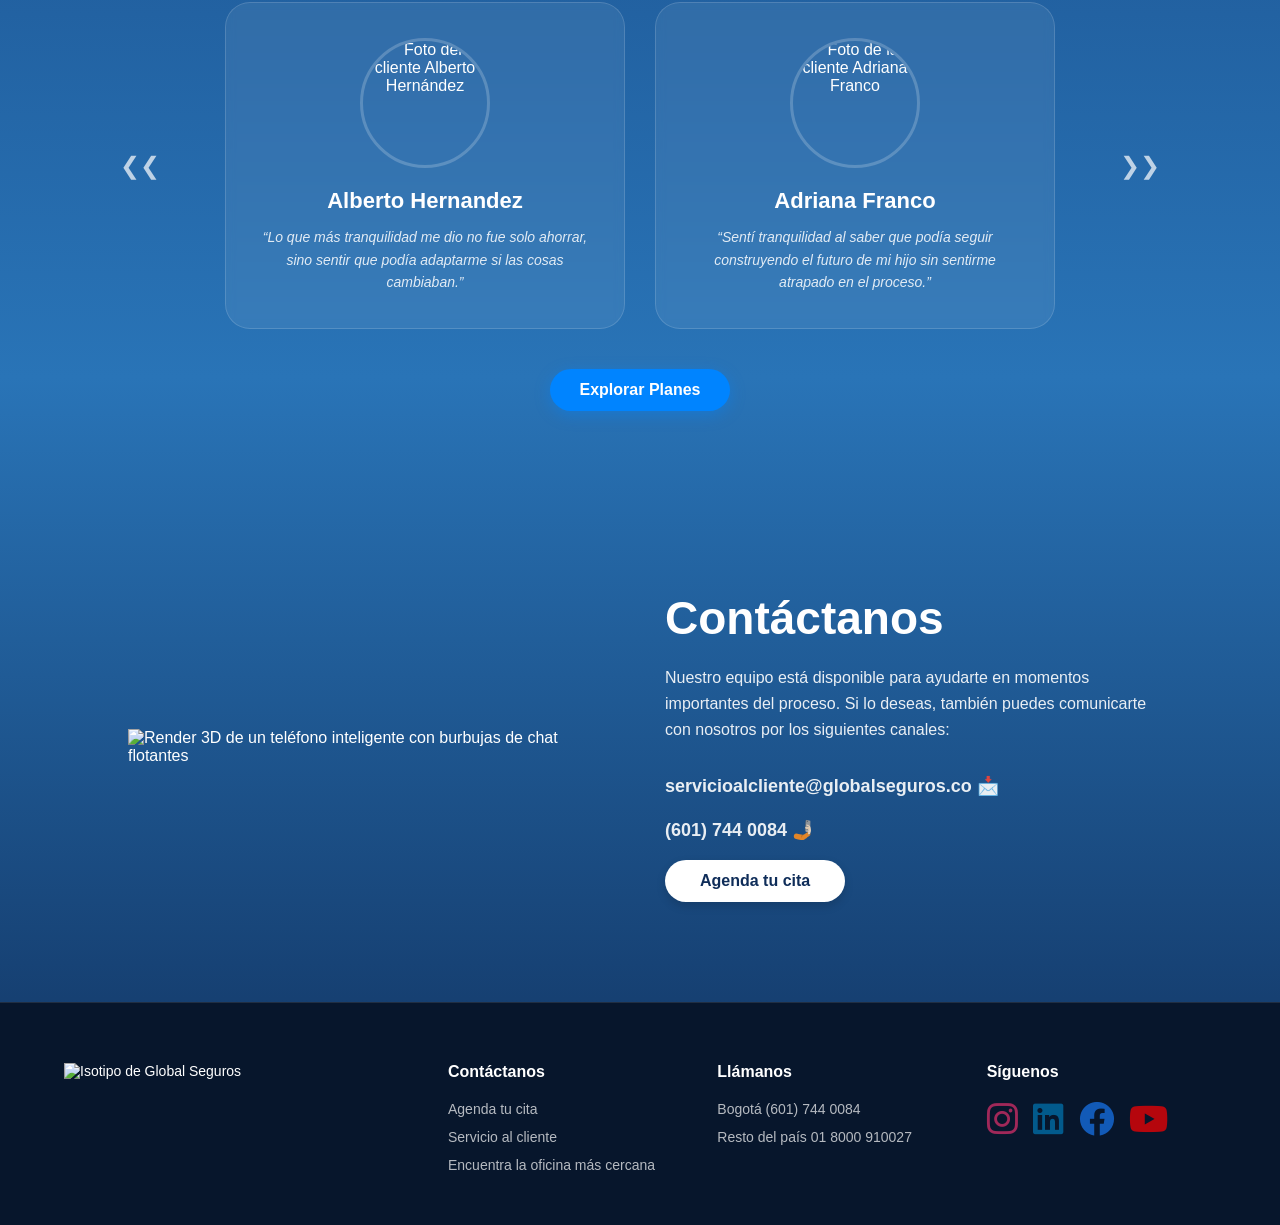
==== commit 4dbce25d: "detalles de formulario" ====
--- a/index.html
+++ b/index.html
@@ -51,7 +51,7 @@
         </div>
 
         <div class="contenedor-pasos">
-            <div class="tarjeta-paso activa">
+            <div class="tarjeta-paso">
                 <h4>Explora</h4>
                 <p>Conoce los planes y encuentra el camino que mejor se adapta a tus metas.</p>
             </div>
--- a/estilos/home.css
+++ b/estilos/home.css
@@ -153,6 +153,7 @@
     max-width: 1100px;
     margin: 40px auto 0 auto;
     padding: 20px 0;
+    gap: 20px; 
 }
 
 .tarjeta-paso {
@@ -164,21 +165,19 @@
     width: 260px;
     min-height: 200px;
     text-align: left;
-    margin-left: -20px;
     box-shadow: 0 10px 30px rgba(0,0,0,0.2);
     cursor: pointer; 
     position: relative;
     z-index: 1;
-    transition: background 0.4s ease, transform 0.3s ease, box-shadow 0.3s ease;
-}
-
-.tarjeta-paso.activa {
-    background: #0084FF;
-    transform: scale(1.05);
-    z-index: 5; 
-    margin-left: -20px; 
-    margin-right: -10px;
-    box-shadow: 0 15px 35px rgba(0, 132, 255, 0.4);
+    transition: background 0.4s ease, transform 0.3s ease, box-shadow 0.3s ease, border-color 0.3s ease;
+}
+
+
+.tarjeta-paso:hover {
+    background: #1877F2;
+    border-color: #1877F2; 
+    transform: translateY(-5px); 
+    box-shadow: 0 15px 35px rgba(24, 119, 242, 0.4); 
 }
 
 .tarjeta-paso h4 { font-size: 22px; margin-bottom: 15px; }
@@ -471,12 +470,6 @@
     width: auto;
 }
 
-.icono-regresar-carga {
-    color: rgba(255, 255, 255, 0.6);
-    font-weight: bold;
-    font-size: 18px;
-}
-
 .contenido-carga h2 {
     font-size: 36px;
     font-weight: 800;
@@ -489,6 +482,13 @@
     position: relative;
     display: inline-block;
     margin-bottom: 25px;
+}
+
+.render-libreta {
+    max-height: 160px;
+    width: auto;
+    object-fit: contain;
+    animation: flotarSuave 3s ease-in-out infinite; 
 }
 
 .render-libros {
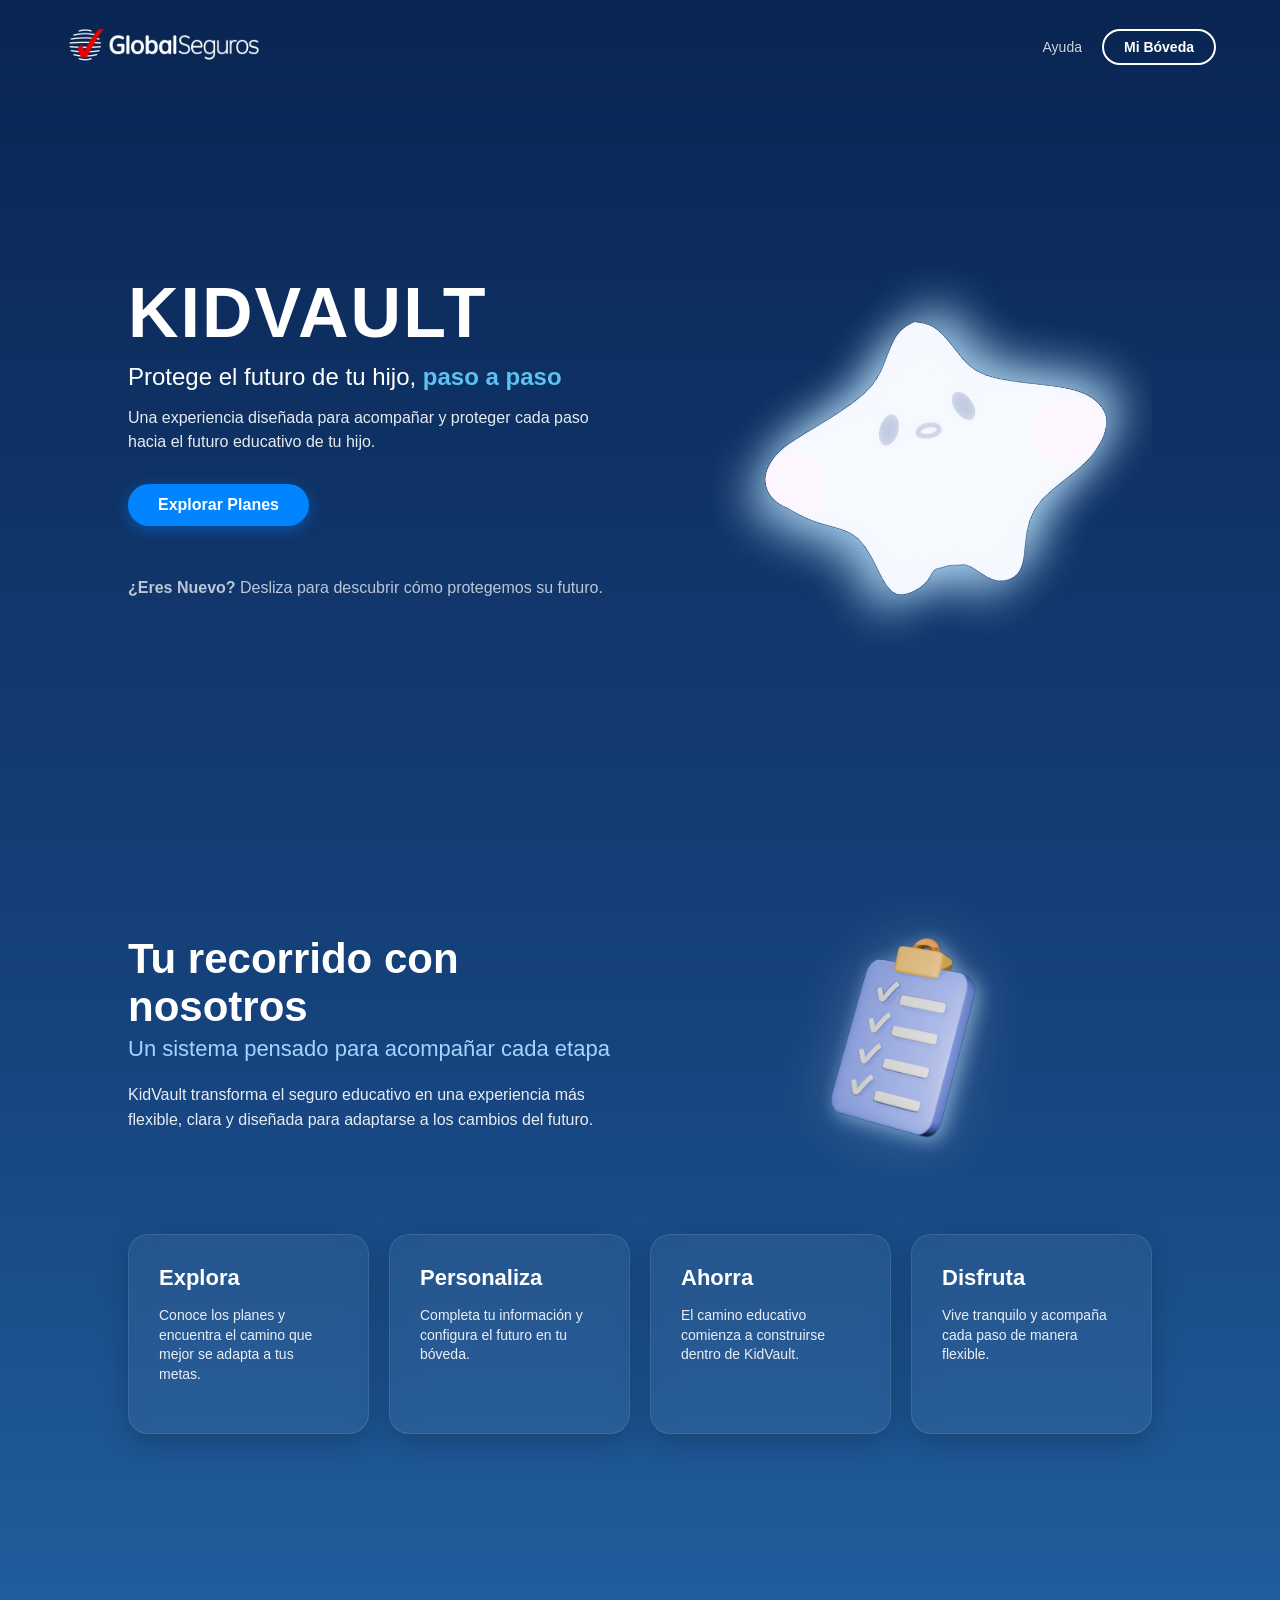
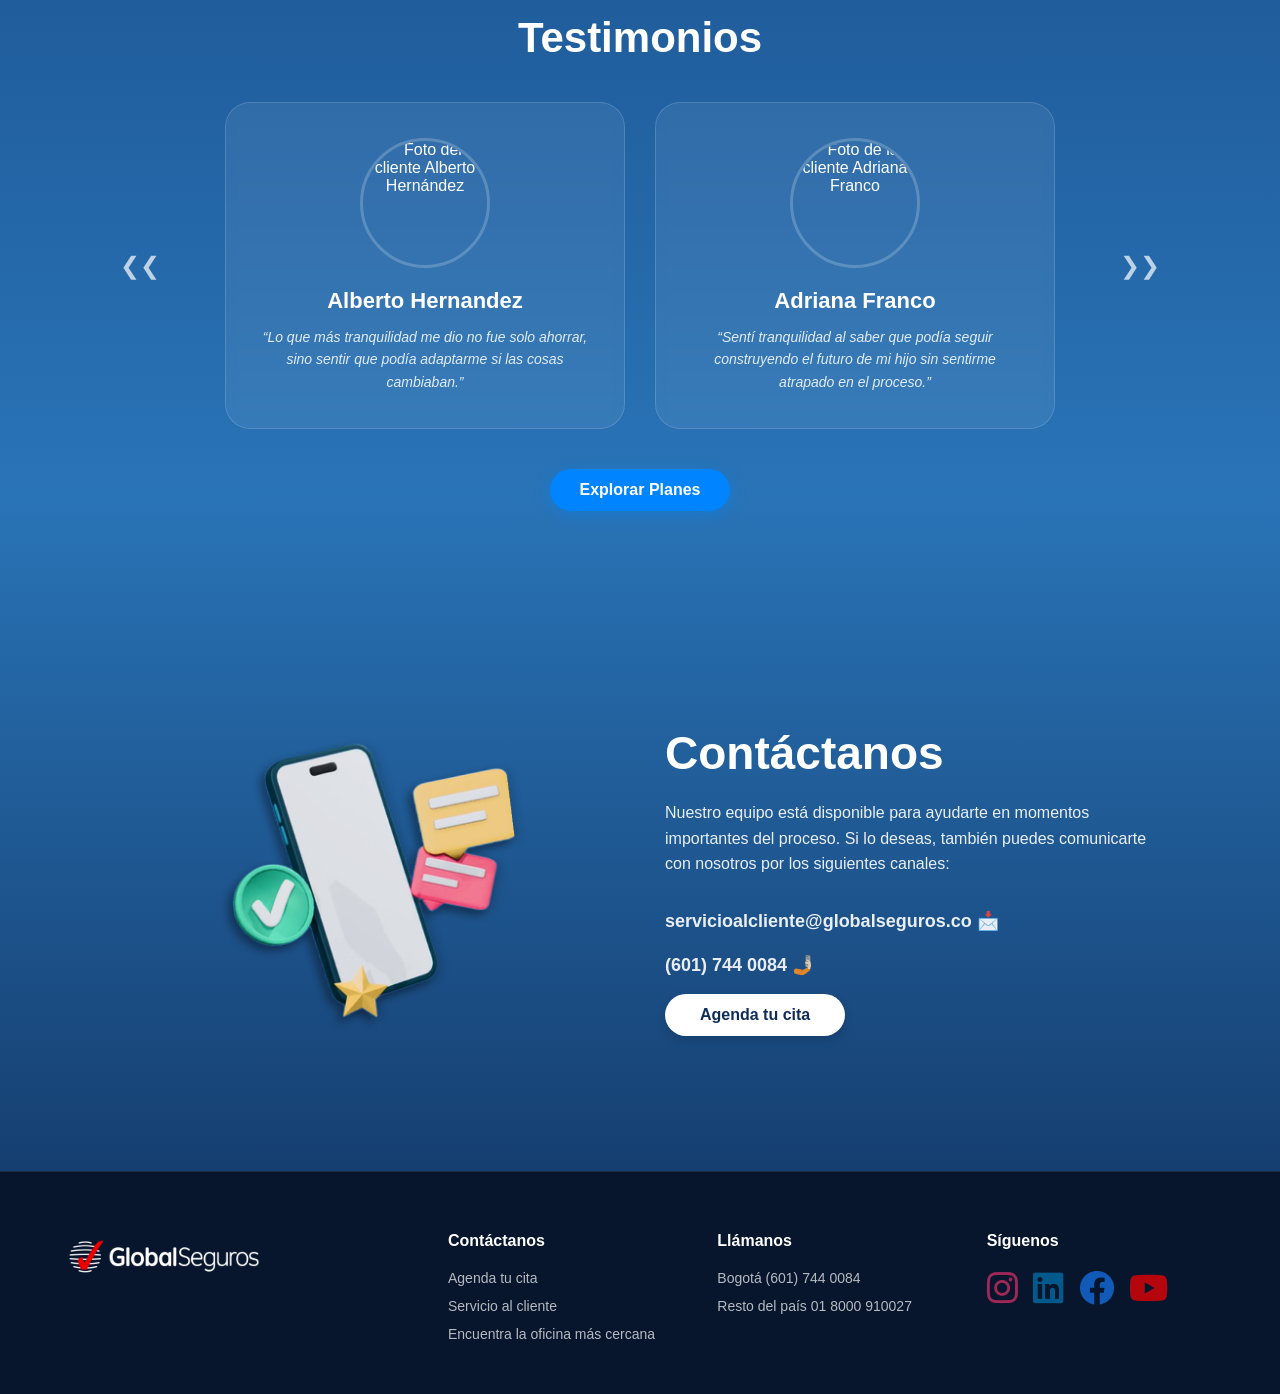
==== commit 8dd1daec: "mejora vista de img" ====
--- a/index.html
+++ b/index.html
@@ -13,7 +13,7 @@
 
     <header class="barra-navegacion">
         <div class="logo"> 
-            <img src="multimedia/Logo-GS-sinfuturo-SINFONDO.png" alt="Isotipo de Global Seguros">
+            <img src="Multimedia/Logo-GS-sinfuturo-SINFONDO.png" alt="Isotipo de Global Seguros">
         </div>
         <nav class="botones-navegacion">
             <a href="Contacto_Forms/forms.html" class="enlace-texto">Ayuda</a>
@@ -46,7 +46,7 @@
                 </p>
             </div>
             <div class="imagen-tabla-3d">
-                <img src="multimedia/tabla.home.png" alt="Render 3D de tabla checklist" class="tabla-render">
+                <img src="Multimedia/tabla.home.png" alt="Render 3D de tabla checklist" class="tabla-render">
             </div>
         </div>
 
@@ -113,7 +113,7 @@
     <section class="seccion-contacto">
         <div class="contenedor-contacto">
             <div class="maqueta-celular-3d">
-                <img src="multimedia/celular.home.png" alt="Render 3D de un teléfono inteligente con burbujas de chat flotantes" class="celular-3d">
+                <img src="Multimedia/celular.home.png" alt="Render 3D de un teléfono inteligente con burbujas de chat flotantes" class="celular-3d">
             </div>
             <div class="informacion-contacto">
                 <h2 class="titulo-curvo">Contáctanos</h2>
@@ -131,7 +131,7 @@
         <div class="contenido-pie">
             <div class="marca-pie">
                 <div class="logo"> 
-                    <img src="multimedia/Logo-GS-sinfuturo-SINFONDO.png" alt="Isotipo de Global Seguros">
+                    <img src="Multimedia/Logo-GS-sinfuturo-SINFONDO.png" alt="Isotipo de Global Seguros">
                 </div>
             </div>
             <div class="enlaces-pie">
